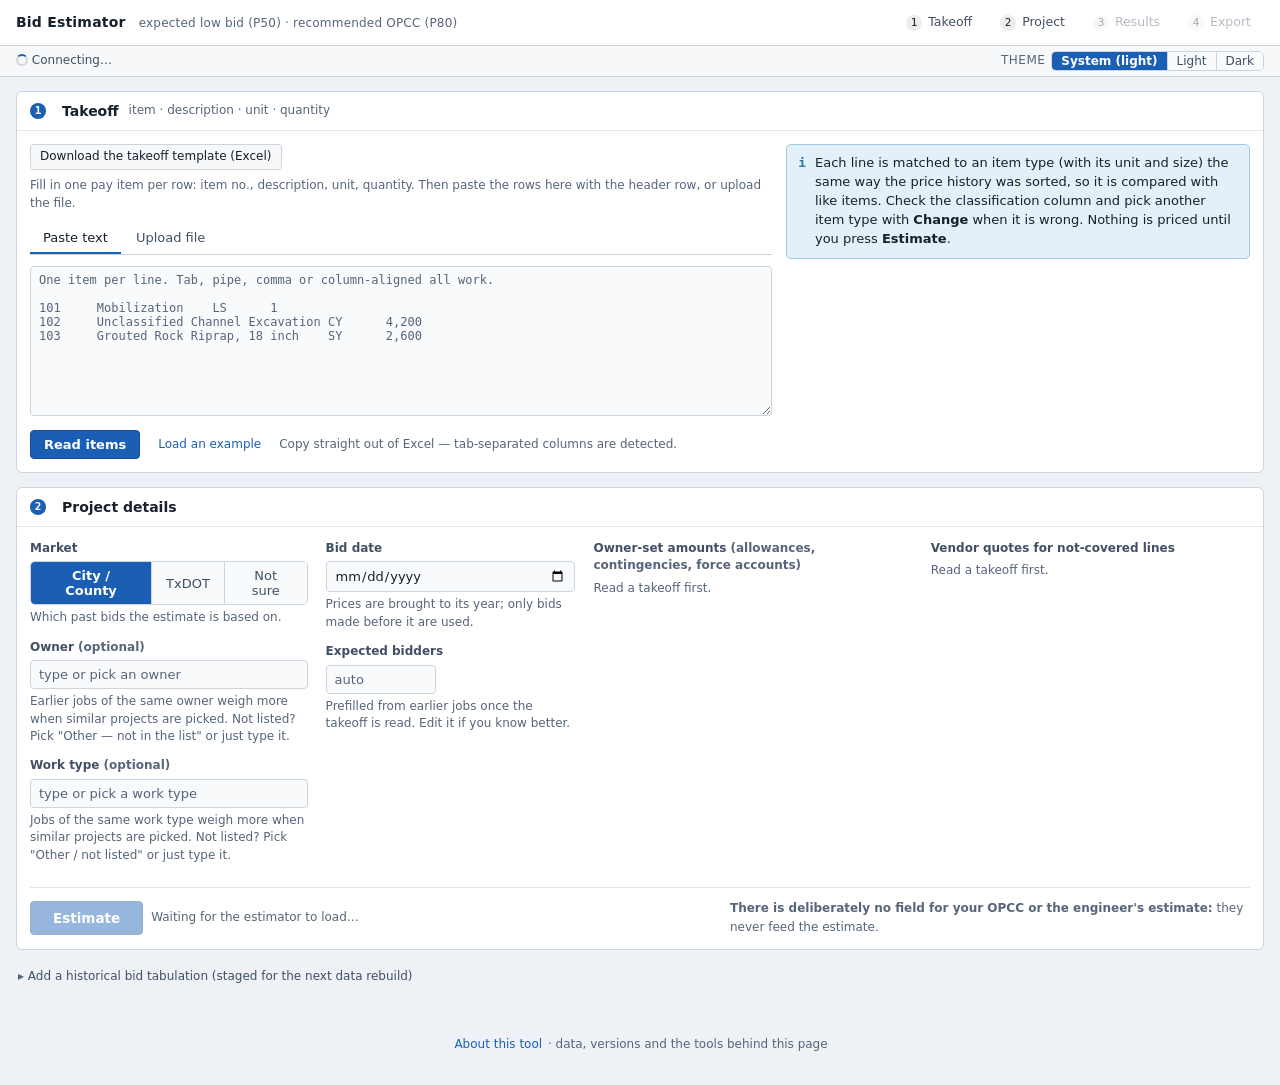
==== ui/static/index.html @ 73891bb4 "Worksheet Reference column; interim-review box at the bottom right - A "Reference" column says where" ====
<!doctype html>
<html lang="en">
<head>
<meta charset="utf-8">
<meta name="viewport" content="width=device-width, initial-scale=1">
<title>Bid Estimator</title>
<script>
/* Theme before first paint (no flash): a stored Light / Dark choice, else
   the system's preference. Storage may be blocked; the page still works. */
(function () {
  var mode = 'system';
  try {
    var m = window.localStorage.getItem('bid-estimator-theme');
    if (m === 'light' || m === 'dark') mode = m;
  } catch (e) { /* storage blocked: follow the system */ }
  var dark = mode === 'dark' || (mode === 'system' && !!window.matchMedia
    && window.matchMedia('(prefers-color-scheme: dark)').matches);
  document.documentElement.setAttribute('data-theme', dark ? 'dark' : 'light');
  document.documentElement.setAttribute('data-theme-mode', mode);
})();
</script>
<link rel="stylesheet" href="style.css">
</head>
<body>
<div id="app">

<header class="topbar">
  <div class="brand">Bid Estimator <span>expected low bid (P50) &middot; recommended OPCC (P80)</span></div>
  <nav class="jump" id="jump">
    <a href="#sec-input"><span class="num">1</span>Takeoff</a>
    <a href="#sec-project"><span class="num">2</span>Project</a>
    <a href="#sec-results" class="off" id="jump-results"><span class="num">3</span>Results</a>
    <a href="#sec-export" class="off" id="jump-export"><span class="num">4</span>Export</a>
  </nav>
</header>

<!-- ====================================================== STATUS BAR -->
<div class="statusbar" id="statusbar">
  <div id="status-items"></div>
  <div class="theme" id="theme-toggle" role="group" aria-label="Theme">
    <span class="slab">Theme</span>
    <div class="seg">
      <button type="button" data-mode="system" aria-pressed="false">System</button>
      <button type="button" data-mode="light" aria-pressed="false">Light</button>
      <button type="button" data-mode="dark" aria-pressed="false">Dark</button>
    </div>
  </div>
</div>

<main>

<!-- ====================================================== PUBLIC DEMO -->
<div class="notice caution public-only public-banner" id="public-banner" role="note">
  <span class="ic">!</span>
  <div class="body-txt">
    <b>Public demo.</b> Files you upload are processed on this server and not
    stored. Do not upload confidential documents.
    Corrections and saved worksheets stay in this browser. Method, accuracy
    and source code:
    <a id="public-repo" href="https://github.com/grintCactus/texas-public-works-opcc-estimator"
       target="_blank" rel="noopener noreferrer">GitHub</a>.
  </div>
</div>

<!-- ============================================================ INPUT -->
<section class="panel" id="sec-input">
  <h2><span class="secnum">1</span>Takeoff
    <span class="hint">item &middot; description &middot; unit &middot; quantity</span></h2>
  <div class="body">
    <div class="grid-input">
      <div>
        <!-- start here: a blank Excel takeoff to fill in and paste back
             (user, 2026-11-21) -->
        <div class="tplbar" id="template-bar">
          <a class="btn sm" id="btn-template" href="/api/takeoff/template.xlsx"
             download="takeoff_template.xlsx">Download the takeoff template (Excel)</a>
          <span class="muted-note">Fill in one pay item per row: item no., description,
            unit, quantity. Then paste the rows here with the header row, or upload the file.</span>
        </div>
        <div class="tabs" id="input-tabs">
          <button data-pane="paste" aria-selected="true">Paste text</button>
          <button data-pane="file">Upload file</button>
        </div>
        <div class="tabpane active" id="pane-paste">
          <textarea id="paste-text" spellcheck="false"
            placeholder="One item per line. Tab, pipe, comma or column-aligned all work.&#10;&#10;101&#9;Mobilization&#9;LS&#9;1&#10;102&#9;Unclassified Channel Excavation&#9;CY&#9;4,200&#10;103&#9;Grouted Rock Riprap, 18 inch&#9;SY&#9;2,600"></textarea>
          <div class="row-actions" style="margin-top:8px">
            <button class="btn primary" id="btn-parse-text">Read items</button>
            <button class="btn ghost sm" id="btn-sample">Load an example</button>
            <span class="muted-note">Copy straight out of Excel &mdash; tab-separated columns are detected.</span>
          </div>
        </div>
        <div class="tabpane" id="pane-file">
          <div class="dropzone" id="dropzone">
            <div class="big">Drop a takeoff here, or click to choose</div>
            <div class="small">Excel (.xlsx) &middot; CSV &middot; PDF (text layer or scanned, read offline) &middot; Word (.docx)</div>
          </div>
          <div class="claudebox local-only" id="claude-box">
            <button class="btn sm" id="btn-claude" type="button">Read a PDF with Claude&hellip;</button>
            <span class="muted-note" id="claude-note"></span>
            <input type="file" id="claude-input" hidden accept=".pdf,application/pdf">
          </div>
          <input type="file" id="file-input" hidden
                 accept=".xlsx,.xlsm,.csv,.txt,.tsv,.pdf,.docx,.png,.jpg,.jpeg,.tif,.tiff,.bmp,.webp">
          <div id="file-status" style="margin-top:9px"></div>
          <div class="muted-note public-only">Files you upload are processed on this
            server and not stored. Do not upload confidential documents.</div>
          <div class="muted-note">Column order does not matter. An amount column is read
            only for owner-set allowances; every other price is estimated, never read off the file.</div>
        </div>
      </div>
      <div class="notice info slim">
        <span class="ic">i</span>
        <div class="body-txt">
          Each line is matched to an item type (with its unit and size) the same way the price
          history was sorted, so it is compared with like items. Check the classification column and
          pick another item type with <b>Change</b> when it is wrong. Nothing is priced until you press
          <b>Estimate</b>.
        </div>
      </div>
    </div>

    <div id="parse-notes"></div>
  </div>

  <div class="gridhead" id="grid-head" hidden>
    <span class="hint" id="review-count"></span>
    <!-- what each tag on a line means, in words (no tooltip needed on a phone) -->
    <ul class="legend" id="grid-legend" aria-label="What the tags on the lines mean">
      <li><span class="badge unc">not covered</span> almost no earlier bids for this kind of item &mdash; get a vendor quote</li>
      <li><span class="badge lowc">low confidence</span> a lump sum bidders price very differently &mdash; read the range</li>
      <li><span class="badge allow">owner-set</span> owner&rsquo;s money (allowance, contingency) &mdash; enter its amount</li>
      <li><span class="badge uncl">unclassified</span> no item type found &mdash; pick one with Change</li>
      <li><span class="badge check">check</span> the reader is unsure about this line; the reasons are shown on the line</li>
      <li><span class="badge remembered">remembered</span> your earlier choice for this wording</li>
      <li id="legend-claude" hidden><span class="badge claude">read by Claude</span> read from a PDF by Claude &mdash; check it against the document</li>
    </ul>
  </div>
  <div class="tablewrap" id="grid-wrap" hidden>
    <table class="grid" id="review-table">
      <thead>
        <tr>
          <th style="width:28px" title="Include in the estimate">&#10003;</th>
          <th style="width:58px">Item</th>
          <th>Description</th>
          <th style="width:70px">Unit</th>
          <th style="width:100px" class="num">Quantity</th>
          <th style="width:330px">Classification <span class="thnote">item type &middot; size</span></th>
          <th style="width:130px" class="num" title="Owner-set money (allowance, contingency, force account): the owner's amount, taken at face value and not discounted">Owner-set $</th>
          <th style="width:96px"></th>
        </tr>
      </thead>
      <tbody id="review-body"></tbody>
    </table>
  </div>
  <div class="addrow-bar" id="addrow-bar" hidden>
    <button class="btn addrow" id="btn-add-row" type="button">+ Add row</button>
    <button class="btn ghost sm" id="btn-renumber" type="button"
            title="Number the items 1, 2, 3 &hellip; (or on from the first item&rsquo;s number) in the order shown">Renumber items</button>
  </div>
  <div id="sr-live" class="sr-only" aria-live="polite"></div>
  <details class="fold pad" id="skipped-fold" hidden><summary>Rows not treated as pay items</summary></details>
</section>

<!-- ========================================================== PROJECT -->
<section class="panel" id="sec-project">
  <h2><span class="secnum">2</span>Project details</h2>
  <div class="body">
    <div class="grid-project">
      <div>
        <label class="field">
          <span class="lab">Market</span>
          <div class="seg" id="in-market">
            <button data-v="municipal" aria-pressed="true">City / County</button>
            <button data-v="txdot" aria-pressed="false">TxDOT</button>
            <button data-v="not_sure" aria-pressed="false" title="Priced as City / County, the default market">Not sure</button>
          </div>
          <span class="sub">Which past bids the estimate is based on.</span>
        </label>
        <label class="field">
          <span class="lab">Owner <span class="dim">(optional)</span></span>
          <input type="text" id="in-owner" list="owner-list" autocomplete="off"
                 placeholder="type or pick an owner">
          <datalist id="owner-list"></datalist>
          <span class="sub" id="owner-note">Earlier jobs of the same owner weigh more when similar
            projects are picked. Not listed? Pick "Other &mdash; not in the list" or just type it.</span>
        </label>
        <label class="field">
          <span class="lab">Work type <span class="dim">(optional)</span></span>
          <input type="text" id="in-worktype" list="worktype-list" autocomplete="off"
                 placeholder="type or pick a work type">
          <datalist id="worktype-list"></datalist>
          <span class="sub" id="worktype-note">Jobs of the same work type weigh more when similar
            projects are picked. Not listed? Pick "Other / not listed" or just type it.</span>
        </label>
      </div>
      <div>
        <label class="field">
          <span class="lab">Bid date</span>
          <input type="date" id="in-biddate">
          <span class="sub">Prices are brought to its year; only bids made before it are
            used.</span>
        </label>
        <label class="field">
          <span class="lab">Expected bidders</span>
          <div class="inline">
            <input type="number" id="in-bidders" min="1" max="60" step="1" placeholder="auto">
            <button class="btn ghost sm" id="btn-bidders-reset" hidden>use suggestion</button>
          </div>
          <span class="sub" id="bidders-hint">Prefilled from earlier jobs once the
            takeoff is read. Edit it if you know better.</span>
        </label>
        <div id="discount-preview"></div>
      </div>
      <div>
        <div class="lab-like">Owner-set amounts <span class="dim">(allowances, contingencies, force accounts)</span></div>
        <div id="ownerset-box" class="quotes">
          <div class="muted-note">Read a takeoff first.</div>
        </div>
      </div>
      <div>
        <div class="lab-like">Vendor quotes for not-covered lines</div>
        <div id="quotes-box" class="quotes">
          <div class="muted-note">Read a takeoff first.</div>
        </div>
      </div>
    </div>
    <div class="hr"></div>
    <div class="row-actions">
      <button class="btn primary big" id="btn-estimate" disabled>Estimate</button>
      <span class="muted-note" id="estimate-hint"></span>
      <span class="spacer"></span>
      <span class="muted-note opcc-note"><b>There is deliberately no field for your
        OPCC or the engineer's estimate:</b> they never feed the estimate.</span>
    </div>
  </div>
</section>

<!-- ========================================================== RESULTS -->
<section id="sec-results" hidden>
  <div class="stale" id="stale-banner" hidden>
    Inputs changed since this estimate. <button class="btn sm primary" id="btn-reestimate">Re-estimate</button>
  </div>
  <div class="panel">
    <h2><span class="secnum">3</span>Estimate <span class="hint" id="result-sub"></span></h2>
    <div class="body">
      <div id="r-headline"></div>
      <nav class="resjump" id="r-jump" aria-label="Jump to a part of the results">
        <span class="lab">Jump to:</span>
        <a href="#result-table">Lines</a><span class="sep" aria-hidden="true">&middot;</span>
        <a href="#p-similar">Similar projects</a><span class="sep" aria-hidden="true">&middot;</span>
        <a href="#p-worksheet">Worksheet</a>
      </nav>
      <div id="r-context"></div>
      <div id="r-warnings"></div>
    </div>
  </div>
  <div class="panel flush" id="p-worksheet">
    <h2>OPCC worksheet <span class="hint">your unit prices next to the model&rsquo;s and the
      reference projects&rsquo;; your prices are output only &mdash; they never feed back into the estimator</span></h2>
    <div class="body">
      <div id="ws-totals"></div>
      <!-- the export's heading, and how picked prices are rounded -->
      <div class="wsmeta" id="ws-meta">
        <label>Project <input type="text" id="ws-project" class="cellinput"></label>
        <label>Prepared by <input type="text" id="ws-prepared" class="cellinput" placeholder="initials"></label>
        <label>Project no. <input type="text" id="ws-projno" class="cellinput"></label>
        <label title="The model's and the quick picks' prices are rounded to a round number ($5 to $1,000 steps by size). A price you type is never rounded.">Round prices
          <select id="ws-round">
            <option value="up">up to a round number</option>
            <option value="nearest">to the nearest round number</option>
            <option value="off">off (exact)</option>
          </select></label>
      </div>
      <div class="hintline" id="ws-hint" role="note" hidden>
        <span>Click a line to see the past bids behind its price.</span>
        <button type="button" class="btn ghost sm x" id="ws-hint-close" aria-label="Dismiss this hint" title="Dismiss">&#10005;</button>
      </div>
    </div>
    <div class="tablewrap tall">
      <table class="grid" id="result-table">
        <thead>
          <tr>
            <th style="width:58px">Item</th>
            <th>Description</th>
            <th style="width:76px" class="num">Qty</th>
            <th style="width:46px">Unit</th>
            <th style="width:96px" class="num" id="th-model" title="The model&rsquo;s unit price at the level picked above the table (P50 or P80)">Model $/unit<br><span class="dim">P80</span></th>
            <th style="width:150px" class="num" title="Low &ndash; median &ndash; high of this line&rsquo;s reference projects&rsquo; median-bidder unit prices, escalated to the bid year">Reference range</th>
            <th style="width:104px">Accuracy</th>
            <th style="width:104px">Your $/unit</th>
            <th style="width:200px" title="Where your unit price comes from: the model's price by default; pick another reference here">Reference</th>
            <th style="width:108px" class="num">Your amount</th>
            <th style="width:140px">Note</th>
          </tr>
        </thead>
        <tbody id="result-body"></tbody>
        <tfoot id="result-foot"></tfoot>
      </table>
    </div>
  </div>
  <div class="panel" id="p-similar">
    <h2>Similar past projects <span class="hint" id="sim-sub"></span></h2>
    <div class="body" id="r-similar"></div>
  </div>
  <div class="panel" id="p-notcovered">
    <h2>Not covered &mdash; get a vendor quote <span class="hint" id="nc-sub"></span></h2>
    <div class="body" id="r-notcovered"></div>
  </div>
  <div class="panel" id="p-lowconf">
    <h2>Low confidence <span class="hint">mobilization and general-condition lump sums</span></h2>
    <div class="body" id="r-lowconf"></div>
  </div>
  <div class="panel">
    <h2>Competition <span class="hint">bidders and the discount</span></h2>
    <div class="body" id="r-competition"></div>
  </div>
</section>

<!-- =========================================================== EXPORT -->
<section class="panel" id="sec-export" hidden>
  <h2><span class="secnum">4</span>Export</h2>
  <div class="body row-actions">
    <button class="btn" id="btn-export-xlsx">Download the OPCC (Excel)</button>
    <span class="muted-note">Your OPCC in the usual layout (items, Sub-Total, contingency,
      Project Total), then a summary next to the model&rsquo;s P50 / P80, every line, and the
      past projects behind each price: their item as bid, its quantity and prices.</span>
  </div>
</section>

<details class="fold panel-fold local-only" id="bidtab-fold">
  <summary>Add a historical bid tabulation (staged for the next data rebuild)</summary>
  <div class="panel">
    <div class="body">
      <div class="notice info">
        <span class="ic">i</span>
        <div class="body-txt">
          Parsed with the project's own <code class="inline">src/parse_bidtabs.py</code>.
          The file is staged in <code class="inline">ui/.inbox/</code> for the next ETL
          run &mdash; this tool never writes to <code class="inline">data/clean/</code>.
          Company bid tabs are test-only and must not be staged here.
        </div>
      </div>
      <div class="dropzone" id="bidtab-drop">
        <div class="big">Drop a public bid tabulation (.xlsx / .pdf)</div>
        <div class="small">one row per bidder per line item</div>
      </div>
      <input type="file" id="bidtab-input" hidden accept=".xlsx,.xlsm,.pdf">
      <div id="bidtab-result" style="margin-top:11px"></div>
    </div>
  </div>
</details>

</main>
<footer class="foot" id="foot">
  <button type="button" class="linkbtn" id="btn-about">About this tool</button>
  <span class="dim">&middot; data, versions and the tools behind this page</span>
</footer>
</div>

<div class="toast-host" id="toasts"></div>
<div id="modal-host"></div>

<script src="app.js"></script>
</body>
</html>
---- ui/static/style.css ----
/* Bid Estimator -- local tool styling.
   No webfonts, no CDN: everything resolves offline.

   THEMES. Every colour is a custom property, defined twice: light on :root,
   dark on :root[data-theme="dark"]. Nothing below the two blocks names a
   colour (test_ui.Theme checks it). The theme is set on <html> before first
   paint by the inline script in index.html: the stored Light / Dark choice,
   else the system's preference, which System mode follows live. Exports are
   plain files and carry no theme. */

:root {
  color-scheme: light;
  --bg: #eef2f6;
  --panel: #ffffff;
  --panel-2: #f6f8fa;
  --sunken: #f8fafc;
  --topbar: #ffffff;
  --statusbar: #f6f8fa;
  --th: #f1f4f7;
  --row-hover: #1a5fb40a;
  --backdrop: #0f172a73;
  --shadow: 0 6px 20px #0f172a26;
  --chip: #0f172a14;
  --code-bg: #0f172a0f;
  --btn-hover: #e9eef4;
  --btn-hover-line: #b8c3cf;
  --line: #ccd5de;
  --line-soft: #e3e8ee;
  --line-faint: #0f172a0f;
  --ink: #17202b;
  --ink-dim: #405064;
  --ink-faint: #56657a;
  --on-accent: #ffffff;
  --accent: #1a5fb4;
  --accent-strong: #1a5fb4;
  --accent-strong-line: #154e95;
  --accent-hover: #154e95;
  --accent-wash: #1a5fb40f;
  --focus-ring: #1a5fb433;
  --ok: #1f8a4c;
  --ok-ink: #176b3a;
  --ok-bg: #e3f4ea;
  --ok-line: #9ed3b3;
  --warn: #c27c0e;
  --warn-ink: #7f4d00;
  --warn-bg: #fdf0d9;
  --warn-line: #e5bd76;
  --bad: #c4321f;
  --bad-ink: #a3271a;
  --bad-bg: #fde7e4;
  --bad-line: #eba398;
  --info: #2a7ab0;
  --info-ink: #1b5a85;
  --info-bg: #e3f0f9;
  --info-line: #9fc8e4;
  --violet: #6f4fc0;
  --violet-ink: #563ba0;
  --violet-bg: #efe9fb;
  --violet-line: #c4b3ea;
  --missing-bg: #b42318;
  --missing-ink: #ffffff;
  --missing-line: #8f1c13;
  --row-bad: #c4321f14;
  --row-unc: #c4321f08;
  --spinner-track: #0f172a26;
  --mono: "SF Mono", "Menlo", "Cascadia Mono", "Consolas", "DejaVu Sans Mono", monospace;
  --sans: system-ui, -apple-system, "Segoe UI", "Helvetica Neue", Arial, sans-serif;
}

:root[data-theme="dark"] {
  color-scheme: dark;
  --bg: #11161c;
  --panel: #171e26;
  --panel-2: #1d262f;
  --sunken: #0e141a;
  --topbar: #0d1217;
  --statusbar: #0f151b;
  --th: #141b22;
  --row-hover: #ffffff07;
  --backdrop: #000000a8;
  --shadow: 0 6px 20px #00000059;
  --chip: #ffffff1a;
  --code-bg: #ffffff12;
  --btn-hover: #273340;
  --btn-hover-line: #3a4756;
  --line: #2b3745;
  --line-soft: #222c37;
  --line-faint: #ffffff0a;
  --ink: #dfe6ee;
  --ink-dim: #a3b2c3;
  --ink-faint: #8d9cae;
  --on-accent: #ffffff;
  --accent: #6aaef5;
  --accent-strong: #2f6ca8;
  --accent-strong-line: #3d7fc0;
  --accent-hover: #285d97;
  --accent-wash: #4f9cf014;
  --focus-ring: #4f9cf033;
  --ok: #46b97a;
  --ok-ink: #8be0ad;
  --ok-bg: #46b97a1f;
  --ok-line: #46b97a47;
  --warn: #e0a23c;
  --warn-ink: #f0c77a;
  --warn-bg: #e0a23c1f;
  --warn-line: #e0a23c55;
  --bad: #e4604f;
  --bad-ink: #f6b0a6;
  --bad-bg: #e4604f1f;
  --bad-line: #e4604f55;
  --info: #5fa8d3;
  --info-ink: #a7d3ea;
  --info-bg: #5fa8d31a;
  --info-line: #5fa8d344;
  --violet: #9b7fd4;
  --violet-ink: #cdb2ee;
  --violet-bg: #9b7fd41f;
  --violet-line: #9b7fd455;
  --missing-bg: #c2412f;
  --missing-ink: #ffffff;
  --missing-line: #e4604f;
  --row-bad: #e4604f1c;
  --row-unc: #e4604f0a;
  --spinner-track: #ffffff33;
}

* { box-sizing: border-box; }
[hidden] { display: none !important; }

html, body {
  margin: 0; padding: 0; height: 100%;
  background: var(--bg); color: var(--ink);
  font: 13px/1.45 var(--sans);
}
html { scroll-behavior: smooth; scroll-padding-top: 64px; }

button, input, select, textarea { font-family: inherit; font-size: inherit; color: inherit; }

/* ---------------------------------------------------------------- layout */

#app { display: flex; flex-direction: column; min-height: 100%; }

header.topbar {
  display: flex; align-items: center; gap: 18px;
  padding: 0 16px; height: 46px;
  background: var(--topbar); border-bottom: 1px solid var(--line);
  position: sticky; top: 0; z-index: 40;
}
.brand { font-weight: 650; letter-spacing: .2px; font-size: 14px; white-space: nowrap; }
.brand span { color: var(--ink-faint); font-weight: 400; margin-left: 8px; font-size: 12px; }

.jump { display: flex; gap: 2px; margin-left: auto; }
.jump a {
  color: var(--ink-dim); text-decoration: none; padding: 5px 12px; border-radius: 4px;
  font-size: 12.5px; border: 1px solid transparent;
}
.jump a:hover { color: var(--ink); background: var(--row-hover); }
.jump a.off { opacity: .38; pointer-events: none; }
.jump .num, .secnum {
  display: inline-block; width: 16px; height: 16px; line-height: 16px;
  border-radius: 50%; background: var(--chip); text-align: center;
  font-size: 11px; margin-right: 6px; font-family: var(--mono); color: var(--ink);
}
.secnum { background: var(--accent-strong); color: var(--on-accent); }

main { flex: 1; padding: 14px 16px 30px; max-width: 1680px; width: 100%; margin: 0 auto; }

/* ------------------------------------------------------------ status bar */

/* one plain line (how recent the prices are) and the theme toggle; the
   technical details live under "About this tool" in the footer */
.statusbar {
  display: flex; gap: 10px 18px; align-items: center; flex-wrap: wrap;
  padding: 5px 16px; background: var(--statusbar); border-bottom: 1px solid var(--line);
  font-size: 12px; color: var(--ink-dim);
}
.statusbar #status-items { display: flex; gap: 6px 18px; align-items: center; flex-wrap: wrap; flex: 1; min-width: 0; }
.statusbar .sitem { white-space: nowrap; }
.statusbar .slab { color: var(--ink-faint); margin-right: 5px; text-transform: uppercase;
  font-size: 12px; letter-spacing: .5px; }
.statusbar .dot { width: 7px; height: 7px; border-radius: 50%; display: inline-block; margin-right: 6px; }
.statusbar .dot.ok { background: var(--ok); }
.statusbar .dot.warn { background: var(--warn); }
.statusbar .dot.bad { background: var(--bad); }
.statusbar .dot.dim { background: var(--ink-faint); }
.statusbar .local { margin-left: auto; color: var(--ink-faint); }

.theme { display: inline-flex; align-items: center; gap: 6px; }
.theme .slab { margin-right: 0; }
.theme .seg button { padding: 2px 9px; font-size: 12px; }

/* ---------------------------------------------------------------- panels */

.panel {
  background: var(--panel); border: 1px solid var(--line);
  border-radius: 6px; margin-bottom: 14px;
}
.panel > h2 {
  margin: 0; padding: 9px 13px; font-size: 14px; font-weight: 650;
  letter-spacing: 0; color: var(--ink);
  border-bottom: 1px solid var(--line-soft);
  display: flex; align-items: center; gap: 10px; flex-wrap: wrap;
}
.panel > h2 .hint {
  text-transform: none; letter-spacing: 0; font-weight: 400;
  color: var(--ink-faint); font-size: 12px;
}
.panel .body { padding: 13px; overflow-x: auto; }
.panel.flush .body { padding: 0; }
.spacer { margin-left: auto; }

.grid2 { display: grid; grid-template-columns: 1fr 1fr; gap: 14px; }
.grid-input { display: grid; grid-template-columns: minmax(0, 1.6fr) minmax(0, 1fr); gap: 14px; }
.grid-project { display: grid; grid-template-columns: 1fr 0.9fr 1.15fr 1.15fr; gap: 18px; }
@media (max-width: 1150px) {
  .grid2, .grid-input, .grid-project { grid-template-columns: 1fr; }
}

/* ---------------------------------------------------------------- forms */

label.field { display: block; margin-bottom: 12px; }
label.field > .lab, .lab-like {
  display: block; font-size: 12px; color: var(--ink-dim);
  margin-bottom: 4px; font-weight: 550;
}
label.field > .sub, label.field .sub { display: block; font-size: 12px; color: var(--ink-faint); margin-top: 4px; }

input[type=text], input[type=number], input[type=date], select, textarea {
  width: 100%; background: var(--sunken); border: 1px solid var(--line);
  border-radius: 4px; padding: 6px 8px; outline: none; color: var(--ink);
}
input:focus, select:focus, textarea:focus {
  border-color: var(--accent); box-shadow: 0 0 0 2px var(--focus-ring);
}
input.invalid, select.invalid { border-color: var(--bad); }
input::placeholder, textarea::placeholder { color: var(--ink-faint); }
textarea { resize: vertical; min-height: 150px; font-family: var(--mono); font-size: 12px; }
.inline { display: flex; gap: 7px; align-items: center; }
.inline input[type=number] { max-width: 110px; }

.seg { display: inline-flex; border: 1px solid var(--line); border-radius: 5px; overflow: hidden; }
.seg button {
  background: var(--sunken); border: none; padding: 6px 14px; cursor: pointer; color: var(--ink-dim);
}
.seg button + button { border-left: 1px solid var(--line); }
.seg button:hover { color: var(--ink); }
.seg button[aria-pressed="true"] { background: var(--accent-strong); color: var(--on-accent); font-weight: 600; }

.btn {
  background: var(--panel-2); border: 1px solid var(--line); color: var(--ink);
  padding: 6px 13px; border-radius: 4px; cursor: pointer;
}
.btn:hover:not(:disabled) { background: var(--btn-hover); border-color: var(--btn-hover-line); }
.btn:disabled { opacity: .45; cursor: not-allowed; }
.btn.primary { background: var(--accent-strong); border-color: var(--accent-strong-line); color: var(--on-accent); font-weight: 600; }
.btn.primary:hover:not(:disabled) { background: var(--accent-hover); }
.btn.big { padding: 8px 22px; font-size: 13.5px; }
.btn.sm { padding: 3px 9px; font-size: 12px; }
.btn.ghost { background: transparent; border-color: transparent; color: var(--accent); }
.btn.ghost:hover:not(:disabled) { background: var(--row-hover); }
.btn.danger { color: var(--bad); }
.row-actions { display: flex; gap: 8px; align-items: center; flex-wrap: wrap; }
.row-actions.nowrap { flex-wrap: nowrap; gap: 2px; }
.opcc-note { max-width: 520px; }

.dropzone {
  border: 1.5px dashed var(--line); border-radius: 6px; padding: 22px;
  text-align: center; color: var(--ink-dim); cursor: pointer; background: var(--sunken);
}
.dropzone:hover, .dropzone.over { border-color: var(--accent); background: var(--accent-wash); color: var(--ink); }
.dropzone .big { font-size: 13.5px; color: var(--ink); margin-bottom: 5px; }
.dropzone .small { font-size: 12px; }

.quotes { display: flex; flex-direction: column; gap: 6px; }
.qrow { display: grid; grid-template-columns: minmax(0, 1fr) 130px; gap: 8px; align-items: center;
  padding: 6px 8px; border: 1px solid var(--bad-line); background: var(--bad-bg); border-radius: 5px; }
.qrow.owner { border-color: var(--violet-line); background: var(--violet-bg); }
.qrow.owner.missing { border-color: var(--bad); background: var(--bad-bg); }
.qrow .qdesc { font-size: 12px; overflow-wrap: anywhere; }
.qrow .dim { font-size: 12px; }
.qrow input { text-align: right; font-family: var(--mono); }

.disc { font-size: 12px; padding: 6px 9px; border-radius: 4px; border: 1px solid var(--line);
  background: var(--panel-2); color: var(--ink-dim); margin-top: -4px; }
.disc.caution { border-color: var(--warn-line); }
.disc.severe { border-color: var(--bad-line); color: var(--bad-ink); }
.warnnote { color: var(--bad-ink); font-weight: 600; }
.help { display: inline-block; width: 14px; height: 14px; line-height: 14px; text-align: center;
  border-radius: 50%; background: var(--chip); font-size: 11px; cursor: help; color: var(--ink); }

/* ---------------------------------------------------------------- tables */

.tablewrap { overflow: auto; max-height: calc(100vh - 230px); }
.tablewrap.tall { max-height: none; }
.gridhead { display: flex; align-items: center; gap: 10px; padding: 7px 13px;
  border-top: 1px solid var(--line-soft); flex-wrap: wrap; }
.gridhead .hint { color: var(--ink-dim); font-size: 12px; }
.gridhead .legend { display: flex; gap: 4px 16px; flex-wrap: wrap; flex-basis: 100%;
  margin: 2px 0 0; padding: 0; list-style: none; font-size: 12px; color: var(--ink-dim); }
.gridhead .legend li { display: inline-flex; gap: 6px; align-items: baseline; }
table.grid { width: 100%; border-collapse: collapse; font-size: 12.5px; }
table.grid th {
  position: sticky; top: 0; z-index: 2; background: var(--th);
  text-align: left; font-weight: 600; font-size: 12px; letter-spacing: .4px;
  text-transform: uppercase; color: var(--ink-dim);
  padding: 7px 8px; border-bottom: 1px solid var(--line); white-space: nowrap;
}
table.grid th .thnote { text-transform: none; color: var(--ink-faint); font-weight: 400; letter-spacing: 0; }
table.grid th.num, table.grid td.num { text-align: right; }
table.grid td {
  padding: 4px 6px; border-bottom: 1px solid var(--line-soft); vertical-align: middle;
}
table.grid tbody tr:hover > td { background: var(--row-hover); }
table.grid tr.excluded > td { opacity: .45; }
table.grid tr.detail > td { background: var(--sunken); padding: 0; border-bottom: 1px solid var(--line); }
table.grid tr.clickable { cursor: pointer; }
table.grid tr.st-not_covered > td, table.grid tr.st-not_covered_whole > td { background: var(--row-unc); }
table.grid tr.st-unpriced > td { background: var(--row-bad); }
table.grid tr.st-amount-missing > td { background: var(--row-bad); }
table.grid tr.st-amount-missing > td:first-child { box-shadow: inset 3px 0 0 var(--bad); }
table.grid tfoot td { padding: 7px 6px; border-top: 1px solid var(--line); font-weight: 600; }
table.grid td.tight { padding: 3px 2px; }
table.grid td.basis { font-size: 12px; color: var(--ink-dim); }
.cellinput {
  width: 100%; background: transparent; border: 1px solid transparent;
  border-radius: 3px; padding: 4px 6px; color: var(--ink);
}
.cellinput:hover { border-color: var(--line); }
.cellinput:focus { background: var(--sunken); border-color: var(--accent); }
.cellinput.num { text-align: right; font-family: var(--mono); }
.cellinput.flag { border-color: var(--warn-line); background: var(--warn-bg); }
.cellinput.flag::placeholder { font: 10.5px var(--sans); color: var(--warn-ink); }
.cellinput.hintfill { border-color: var(--violet-line); background: var(--violet-bg); }
.money { font-family: var(--mono); white-space: nowrap; }
.money.p50 { font-weight: 650; }
.dim { color: var(--ink-faint); }
.strong { font-weight: 650; }
.nowrap { white-space: nowrap; }

.clscell { font-size: 12px; }
.clscell .fam, td .fam { color: var(--ink); }
.fam.over { color: var(--info-ink); }
.size, .unitn { margin-left: 7px; font-family: var(--mono); font-size: 12px; color: var(--ink-faint); }
.clscell .badges, .tags { display: inline-flex; gap: 4px; flex-wrap: wrap; margin-top: 3px; }
.tags { margin-left: 7px; margin-top: 0; vertical-align: middle; }

.flags { display: flex; flex-direction: column; gap: 2px; }
.flag { font-size: 12px; line-height: 1.3; padding-left: 8px; position: relative; color: var(--ink-dim); }
.flag::before { content: ""; position: absolute; left: 0; top: 5px; width: 4px; height: 4px; border-radius: 50%;
  background: var(--ink-faint); }
.flag.caution::before { background: var(--warn); }
.flag.severe { color: var(--bad-ink); font-weight: 600; }
.flag.severe::before { background: var(--bad); }

/* ---------------------------------------------------------------- badges */

.badge {
  display: inline-block; padding: 1px 6px; border-radius: 3px;
  font-size: 12px; font-weight: 600; letter-spacing: .3px;
  border: 1px solid transparent; white-space: nowrap;
}
.badge.ok      { color: var(--ok-ink); background: var(--ok-bg); border-color: var(--ok-line); }
.badge.thin    { color: var(--warn-ink); background: var(--warn-bg); border-color: var(--warn-line); }
.badge.no      { color: var(--bad-ink); background: var(--bad-bg); border-color: var(--bad-line); }
.badge.info    { color: var(--info-ink); background: var(--info-bg); border-color: var(--info-line); }
.badge.unc     { color: var(--bad-ink); background: var(--bad-bg); border-color: var(--bad);
  font-size: 13px; white-space: normal; }
.badge.lowc    { color: var(--warn-ink); background: var(--warn-bg); border-color: var(--warn-line); border-style: dashed; }
.badge.allow   { color: var(--violet-ink); background: var(--violet-bg); border-color: var(--violet-line); }
.badge.missing { color: var(--missing-ink); background: var(--missing-bg); border-color: var(--missing-line); }
.badge.uncl    { color: var(--ink-dim); background: var(--chip); border-color: var(--line); border-style: dashed; }

/* accuracy badges: colour by how close the item has been; weak groups
   (lump sums, unclassified, allowances) are drawn hollow and dashed */
.acc {
  display: inline-block; padding: 1px 7px; border-radius: 10px;
  font-size: 12px; font-weight: 600; border: 1px solid transparent; cursor: help;
}
.acc.good { color: var(--ok-ink); background: var(--ok-bg); border-color: var(--ok-line); }
.acc.fair { color: var(--warn-ink); background: var(--warn-bg); border-color: var(--warn-line); }
.acc.poor { color: var(--bad-ink); background: var(--bad-bg); border-color: var(--bad-line); }
.acc.none { color: var(--ink-faint); background: transparent; border-color: var(--line); }
.acc.na   { color: var(--ink-faint); background: transparent; border: none; font-weight: 400; font-style: italic; }
.acc.weak { background: transparent; border-style: dashed; font-weight: 500; }

/* ---------------------------------------------------------------- notices */

.notice {
  display: flex; gap: 9px; padding: 9px 11px; border-radius: 5px;
  border: 1px solid var(--line); background: var(--panel-2);
  margin-bottom: 9px; font-size: 14px; align-items: flex-start;
}
.notice.slim { margin-bottom: 0; align-self: start; font-size: 13px; }
.notice .ic { flex: none; font-weight: 700; font-family: var(--mono); }
.notice.severe { border-color: var(--bad-line); background: var(--bad-bg); }
.notice.severe .ic { color: var(--bad); }
.notice.caution { border-color: var(--warn-line); background: var(--warn-bg); }
.notice.caution .ic { color: var(--warn); }
.notice.info { border-color: var(--info-line); background: var(--info-bg); }
.notice.info .ic { color: var(--info); }
.notice.ok { border-color: var(--ok-line); background: var(--ok-bg); }
.notice.ok .ic { color: var(--ok); }
.notice .body-txt { flex: 1; }
/* a warning you tick once read; gray once ticked (user, 2026-11-21) */
.notice.ack .ackchk { display: inline-flex; align-items: center; padding-top: 2px; cursor: pointer; }
.notice.ack .ackchk input { width: 16px; height: 16px; margin: 0; cursor: pointer; }
.notice.ack ul.ackitems { margin: 4px 0 0; padding-left: 18px; font-size: 13.5px; }
.notice.ack ul.ackitems li { margin: 1px 0; overflow-wrap: anywhere; }
.notice.acked { border-color: var(--line); background: var(--panel-2); color: var(--ink-faint); }
.notice.acked .ic { color: var(--ink-faint); }
.notice.acked b { font-weight: 600; }
.notice h4 { margin: 0 0 3px; font-size: 14px; }
ul.tight { margin: 3px 0 0; padding-left: 18px; }

/* ---------------------------------------------------------------- results */

.stale {
  position: sticky; top: 54px; z-index: 30; margin-bottom: 10px;
  background: var(--warn-bg); border: 1px solid var(--warn-line); color: var(--warn-ink);
  border-radius: 5px; padding: 7px 12px; display: flex; gap: 10px; align-items: center;
}

.headline { display: grid; grid-template-columns: 1fr 1fr minmax(220px, .8fr); gap: 14px; }
@media (max-width: 1100px) { .headline { grid-template-columns: 1fr; } }
.bigcard {
  background: var(--panel-2); border: 1px solid var(--line);
  border-radius: 6px; padding: 14px 16px;
}
.bigcard.lead { border-color: var(--accent-strong); background: var(--accent-wash); }
.bigcard.pick { cursor: pointer; }
.bigcard.pick:hover { border-color: var(--accent); }
.bigcard.pick:focus-visible { outline: 2px solid var(--focus-ring); outline-offset: 2px; }
.bigcard .usebasis { margin-top: 9px; font-size: 12px; font-weight: 600; color: var(--ink-faint); }
.bigcard.chosen .usebasis { color: var(--accent); }
.bigcard .cap {
  font-size: 12px; text-transform: uppercase; letter-spacing: .6px;
  color: var(--ink-dim); margin-bottom: 7px; font-weight: 600;
}
.bigcard .big { font-size: 30px; font-family: var(--mono); font-weight: 650; letter-spacing: -.5px; }
.bigcard .expl { font-size: 13px; color: var(--ink-dim); margin-top: 4px; }
.bigcard .band { margin-top: 9px; font-size: 13px; display: flex; gap: 8px; flex-wrap: wrap; }
.bigcard .band .bl { color: var(--ink-faint); }
.bigcard .band .bv { font-family: var(--mono); }
.bigcard .covnote { margin-top: 8px; font-size: 14px; font-weight: 600; color: var(--bad-ink); }
.calib { font-size: 12px; color: var(--ink-dim); align-self: center; line-height: 1.55; }
/* what P50 and P80 mean -- folded until clicked; plain words, this job's
   numbers, then a picture of the idea and a fuller explanation */
.meaning { margin: 12px 0 4px; padding: 10px 13px; border: 1px solid var(--line);
  border-radius: 8px; background: var(--panel-2); font-size: 13.5px; line-height: 1.55; }
.meaning .mtitle { font-weight: 650; font-size: 14px; cursor: pointer; }
.meaning[open] .mtitle { margin-bottom: 6px; }
.meaning .mcharts { display: flex; flex-wrap: wrap; gap: 10px 22px; margin: 10px 0 2px; }
.meaning .mcharts svg.pp { width: 340px; max-width: 100%; height: auto; }
.meaning .mnote { font-size: 12px; color: var(--ink-faint); margin-bottom: 6px; }
.meaning .mmore p { margin: 6px 0; max-width: 820px; }
svg.pp text { font-size: 12px; fill: var(--ink-dim); font-family: var(--sans); }
svg.pp text.pp-big { font-size: 14px; font-weight: 650; fill: var(--ink); }
svg.pp text.pp-t50 { fill: var(--accent-strong); font-weight: 650; }
svg.pp text.pp-t80 { fill: var(--warn-ink); font-weight: 650; }
svg.pp .pp-curve { fill: none; stroke: var(--ink); stroke-width: 1.8; }
svg.pp .pp-axis { stroke: var(--line); stroke-width: 1; }
svg.pp .pp-r50 { fill: var(--accent-strong); fill-opacity: 0.22; }
svg.pp .pp-r30 { fill: var(--accent-strong); fill-opacity: 0.09; }
svg.pp .pp-r20 { fill: var(--bad); fill-opacity: 0.16; }
svg.pp .pp-l50 { stroke: var(--accent-strong); stroke-width: 2; }
svg.pp .pp-l80 { stroke: var(--warn); stroke-width: 2; }
svg.pp .pp-g50 { fill: none; stroke: var(--accent-strong); stroke-width: 1.4; stroke-dasharray: 4 3; }
svg.pp .pp-g80 { fill: none; stroke: var(--warn); stroke-width: 1.4; stroke-dasharray: 4 3; }
.meaning ul { margin: 0; padding-left: 18px; }
.meaning li { margin: 3px 0; overflow-wrap: anywhere; }
.meaning b { font-weight: 650; }
.calib > div + div { margin-top: 5px; }
.context {
  margin: 12px 0 10px; padding: 8px 11px; border-left: 3px solid var(--info);
  background: var(--info-bg); font-size: 12.5px; color: var(--ink);
}
.warnfold { margin-top: 4px; }
.warnlist { margin: 4px 0 0; padding-left: 18px; font-size: 12px; color: var(--ink-dim); }
.warnlist li { margin-bottom: 3px; }

.complete { margin-top: 10px; display: flex; flex-direction: column; gap: 4px; }
.complete > div { display: flex; gap: 12px; align-items: baseline; flex-wrap: wrap; }
.complete .cl { color: var(--ink-dim); min-width: 300px; }
.complete .cv { font-family: var(--mono); font-size: 16px; font-weight: 650; }

/* ------------------------------------------------- similar past projects */

.simgrid { display: grid; grid-template-columns: repeat(4, minmax(0, 1fr)); gap: 12px; }
@media (max-width: 1400px) { .simgrid { grid-template-columns: repeat(2, minmax(0, 1fr)); } }
@media (max-width: 760px) { .simgrid { grid-template-columns: 1fr; } }
.simcard {
  background: var(--panel-2); border: 1px solid var(--line); border-radius: 6px;
  padding: 11px 12px; display: flex; flex-direction: column; gap: 5px; min-width: 0;
}
.simcard.sel { border-color: var(--accent); box-shadow: 0 0 0 1px var(--accent); }
.simhead { display: flex; flex-direction: column; gap: 5px; cursor: pointer; border-radius: 4px;
  margin: -4px -5px 0; padding: 4px 5px; }
.simhead:hover { background: var(--accent-wash); }
.simhead:hover .simname { color: var(--accent); }
.simhead:focus { outline: none; }
.simhead:focus-visible { box-shadow: 0 0 0 2px var(--accent); }
.simtop { display: flex; gap: 8px; align-items: center; font-size: 12px; }
.simtop .rank {
  width: 18px; height: 18px; line-height: 18px; border-radius: 50%; text-align: center;
  background: var(--accent-strong); color: var(--on-accent); font-size: 11px; font-family: var(--mono); flex: none;
}
.simtop .own { font-weight: 650; }
.simtop .dim { margin-left: auto; font-family: var(--mono); }
.simname { font-size: 13px; font-weight: 600; overflow-wrap: anywhere; }
.simtitle { font-size: 12px; color: var(--ink-faint); overflow-wrap: anywhere; }
.simsub { font-size: 12px; color: var(--ink-dim); }
dl.simkv { margin-top: 3px; grid-template-columns: 88px 1fr; font-size: 12px; }
dl.simkv dd { font-family: var(--sans); }
dl.simkv dd.strong { font-family: var(--mono); font-size: 12.5px; }
.simsrc { font-size: 12px; color: var(--ink-dim); overflow-wrap: anywhere; margin-top: 2px; }
.simsrc .url { font-family: var(--mono); color: var(--ink-faint); }
.simfoot { display: flex; justify-content: space-between; align-items: center; margin-top: auto;
  padding-top: 6px; font-size: 12px; }
.simdetail { margin-top: 12px; }
.simdetail:empty { display: none; }
.simdetail h5 { margin: 0 0 5px; font-size: 12px; color: var(--ink); }

/* ------------------------------------------------- line detail: references */

.detailbox { padding: 11px 13px; }
.detailbox h5 {
  margin: 0 0 7px; font-size: 13px;
  color: var(--ink);
}
.detailcols { display: grid; grid-template-columns: minmax(0,1fr) minmax(0,1fr); gap: 16px; }
@media (max-width: 1250px) { .detailcols { grid-template-columns: 1fr; } }
.deriv { font-size: 12.5px; color: var(--ink); line-height: 1.55; margin-bottom: 6px; }
.repro { margin-bottom: 6px; }
.repro.ok { color: var(--ok-ink); }
.repro.bad { color: var(--bad-ink); }
table.reftable th.sortable { cursor: pointer; color: var(--accent); }
table.reftable th.sorted { color: var(--ink); }
table.reftable tr.bidsrow > td { background: var(--panel-2); }
.bidsbox { padding: 4px 2px 6px 14px; }
.bidsbox table.mini { max-width: 520px; }

table.mini { width: 100%; border-collapse: collapse; font-size: 12px; }
table.mini th {
  text-align: left; color: var(--ink-faint); font-weight: 600; padding: 3px 6px;
  border-bottom: 1px solid var(--line-soft); white-space: nowrap;
  text-transform: uppercase; font-size: 12px; letter-spacing: .3px;
}
table.mini td { padding: 4px 6px; border-bottom: 1px solid var(--line-faint); vertical-align: top; }
table.mini td.num, table.mini th.num { text-align: right; font-family: var(--mono); }
table.mini tr.low td { background: var(--ok-bg); }

dl.kv { margin: 0; display: grid; grid-template-columns: auto 1fr; gap: 3px 12px; font-size: 12px; }
dl.kv dt { color: var(--ink-faint); white-space: nowrap; }
dl.kv dd { margin: 0; font-family: var(--mono); overflow-wrap: anywhere; }

/* ---------------------------------------------------------------- modal */

.modal-back {
  position: fixed; inset: 0; background: var(--backdrop); z-index: 100;
  display: flex; align-items: flex-start; justify-content: center; padding: 56px 16px;
}
.modal {
  background: var(--panel); border: 1px solid var(--line); border-radius: 7px;
  box-shadow: var(--shadow); width: 100%; max-width: 900px; max-height: 82vh;
  display: flex; flex-direction: column;
}
.modal header {
  padding: 11px 14px; border-bottom: 1px solid var(--line);
  display: flex; align-items: center; gap: 12px;
}
.modal header h3 { margin: 0; font-size: 13.5px; }
.modal header .close { margin-left: auto; }
.modal .mbody { padding: 13px 14px; overflow: auto; }

.pick {
  display: flex; gap: 9px; align-items: center; padding: 7px 9px;
  border: 1px solid var(--line-soft); border-radius: 5px; margin-bottom: 6px;
  background: var(--sunken);
}
.pick:hover { border-color: var(--accent); }
.pick.sel { border-color: var(--ok); background: var(--ok-bg); }
.pick .lab { flex: 1; min-width: 0; }
.pick .lab .t { display: block; overflow-wrap: anywhere; }
.pick .lab .s { font-size: 12px; color: var(--ink-faint); }

/* ---------------------------------------------------------------- misc */

.spinner {
  display: inline-block; width: 12px; height: 12px; border: 2px solid var(--spinner-track);
  border-top-color: var(--accent); border-radius: 50%;
  animation: spin .7s linear infinite; vertical-align: -2px;
}
@keyframes spin { to { transform: rotate(360deg); } }

.toast-host { position: fixed; right: 16px; bottom: 16px; z-index: 200; display: flex; flex-direction: column; gap: 7px; }
.toast {
  background: var(--panel); color: var(--ink); border: 1px solid var(--line); border-left-width: 3px;
  border-radius: 5px; padding: 9px 13px; box-shadow: var(--shadow); max-width: 420px;
}
.toast.err { border-left-color: var(--bad); }
.toast.ok { border-left-color: var(--ok); }
.toast.info { border-left-color: var(--info); }
.toast.warn { border-left-color: var(--warn); }

details.fold > summary {
  cursor: pointer; color: var(--ink-dim); font-size: 12px; padding: 3px 0;
  list-style: none;
}
details.fold > summary::-webkit-details-marker { display: none; }
details.fold > summary::before { content: "\25B8  "; color: var(--ink-faint); }
details.fold[open] > summary::before { content: "\25BE  "; }
details.fold > summary:hover { color: var(--ink); }
details.fold.pad { padding: 0 13px 8px; }
/* "N lines could not be read" (QA 2026-11-20): garbage is shown as written,
   cut to 120 characters, and can never widen the page: it wraps anywhere and
   right-to-left text or a bidi override stays inside its own line */
details.unread { margin: 8px 0; max-width: 100%; }
details.unread > summary { color: var(--ink); font-weight: 600; }
.unread-list { margin: 6px 0 0; padding-left: 18px; max-width: 100%; }
.unread-list li { margin: 4px 0; overflow-wrap: anywhere; word-break: break-word; }
.unread-list .rawtext { font-family: var(--mono); font-size: 12px; margin-right: 8px; }
.unread-list .why { color: var(--ink-faint); font-size: 12px; margin-right: 8px; }
.rawtext { unicode-bidi: isolate; overflow-wrap: anywhere; }
details.panel-fold > summary { padding: 4px 2px 10px; }

.foot { padding: 6px 16px 28px; text-align: center; font-size: 12px; color: var(--ink-faint); }
.linkbtn { background: none; border: none; padding: 4px 2px; color: var(--accent); cursor: pointer;
  font: inherit; }
.linkbtn:hover { text-decoration: underline; }
dl.kv.about { font-size: 12px; gap: 6px 14px; }
dl.kv.about dd { font-family: var(--mono); font-size: 12px; }
details.howcalc { margin-top: 6px; }
details.howcalc > summary { font-size: 12px; }
details.howcalc .howbody { margin-top: 4px; font-size: 12px; color: var(--ink-dim); line-height: 1.55; }

code.inline { font-family: var(--mono); background: var(--code-bg); padding: 1px 4px; border-radius: 3px; font-size: 12px; }
.hr { height: 1px; background: var(--line-soft); margin: 11px 0; }
.muted-note { font-size: 12px; color: var(--ink-faint); line-height: 1.55; }
.tabs { display: flex; gap: 2px; border-bottom: 1px solid var(--line); margin-bottom: 11px; }
.tabs button {
  background: transparent; border: none; border-bottom: 2px solid transparent;
  color: var(--ink-dim); padding: 7px 13px; cursor: pointer;
}
.tabs button[aria-selected="true"] { color: var(--ink); border-bottom-color: var(--accent); }
.tabs button:hover { color: var(--ink); }
.tabpane { display: none; } .tabpane.active { display: block; }

/* ------------------------------------------------- messy-takeoff intake */

.badge.check      { color: var(--warn-ink); background: var(--warn-bg); border-color: var(--warn); }
.badge.remembered { color: var(--info-ink); background: var(--info-bg); border-color: var(--info-line); }
.badge.claude     { color: var(--violet-ink); background: var(--violet-bg); border-color: var(--violet-line); }
/* the unit hint and a printed cap (batch 3): reference only, in words */
.badge.unith      { color: var(--info-ink); background: var(--info-bg); border-color: var(--info-line); border-style: dashed; }
.unithint { margin-top: 4px; font-size: 12px; color: var(--ink-dim); line-height: 1.45; overflow-wrap: anywhere; }
.unithint .badge { margin-right: 4px; }
tr.checkrow > td:first-child { box-shadow: inset 3px 0 0 var(--warn); }
.suggest { display: flex; flex-wrap: wrap; gap: 4px; align-items: center; margin-top: 4px; font-size: 12px; }
.chip {
  display: inline-flex; flex-direction: column; align-items: flex-start; gap: 0;
  max-width: 100%; padding: 2px 7px; border: 1px solid var(--line); border-radius: 5px;
  background: var(--panel-2); color: var(--ink); cursor: pointer; text-align: left; font: inherit;
}
.chip:hover, .chip:focus-visible { border-color: var(--accent); }
.chip .t { font-size: 12px; overflow-wrap: anywhere; }
.chip .s { font-size: 12px; color: var(--ink-faint); }
/* a suggestion: its whole text, wrapped (no ellipsis to open on a phone) */
.chip.one { display: block; max-width: 100%; white-space: normal; overflow-wrap: anywhere;
  padding: 2px 7px; }
.chip.one .t, .chip.one .s { display: inline; }
/* a value the reader assumed (a lump sum's LS / 1): dotted until checked */
.cellinput.assumed { border: 1px dashed var(--info); background: var(--info-bg); }
/* the takeoff grid: every cell starts on the row's first line, however tall
   its classification cell grows */
#review-table td { vertical-align: top; }
#review-table td .clscell { padding-top: 3px; }
.claudebox { display: flex; flex-wrap: wrap; gap: 8px; align-items: center; margin-top: 9px; }
#btn-claude.off { color: var(--ink-faint); }

/* ------------------------------------- project sources and full bid tabs */

.srclinks { display: flex; flex-wrap: wrap; gap: 3px 10px; font-size: 12px; margin-top: 1px; }
.srclink { color: var(--accent); text-decoration: none; overflow-wrap: anywhere; }
.srclink:hover { text-decoration: underline; }
.srclink.local { color: var(--ink-dim); }
.projlink { color: var(--accent); font-weight: 600; text-decoration: none; overflow-wrap: anywhere; }
.projlink:hover { text-decoration: underline; }
.modal.wide { max-width: min(1500px, 96vw); max-height: 88vh; }
.bidtab .bthead { margin-bottom: 6px; }
.bidtab .btname { font-size: 14px; font-weight: 600; overflow-wrap: anywhere; }
.bttotals { display: flex; flex-wrap: wrap; gap: 5px; margin: 6px 0; }
.bttot {
  display: inline-flex; flex-direction: column; padding: 3px 8px; border-radius: 5px;
  border: 1px solid var(--line); background: var(--panel-2); font-size: 12px;
}
.bttot .n { color: var(--ink-dim); }
.bttot .v { font-family: var(--mono); color: var(--ink); }
.bttot.low { border-color: var(--ok-line); background: var(--ok-bg); }
.bttot.low .v { color: var(--ok-ink); font-weight: 600; }
.bttot.ee { border-style: dashed; }
.bttools { gap: 10px; align-items: center; margin: 4px 0 6px; font-size: 12px; }
label.chk { display: inline-flex; gap: 4px; align-items: center; font-size: 12px; cursor: pointer; }
.btwrap { overflow: auto; max-height: 68vh; border: 1px solid var(--line-soft); border-radius: 5px; }
table.btgrid { width: auto; min-width: 100%; }
table.btgrid thead th { position: sticky; top: 0; background: var(--th); z-index: 1; vertical-align: bottom; }
table.btgrid td.btdesc { min-width: 220px; max-width: 360px; }
table.btgrid td.lowcol, table.btgrid th.lowcol { background: var(--ok-bg); }
table.btgrid .eecol { background: var(--chip); }
table.btgrid tr.hl > td { background: var(--info-bg); }
table.btgrid tr.hl > td.btmk { color: var(--accent); }
table.btgrid tr.tot > td { border-top: 2px solid var(--line); font-weight: 600; }
.btmatch { margin-top: 3px; font-size: 12px; line-height: 1.4; }
.btmatch .mk { display: block; color: var(--info-ink); font-weight: 600; }
.btmatch .nums { display: block; font-family: var(--mono); color: var(--ink-dim); }

/* ------------------------------------------------------- OPCC worksheet */

#p-worksheet > h2, #p-similar > h2 { font-size: 15px; }
/* the worksheet's content keeps off the panel's edges (user, 2026-11-21:
   it sat flush against the left side) */
#p-worksheet > .body { padding: 14px 18px 6px; }
#p-worksheet > .tablewrap { padding: 0 18px 14px; }
.resjump { display: flex; flex-wrap: wrap; align-items: center; gap: 4px 8px; margin: 10px 0 0;
  font-size: 12.5px; }
.resjump .lab { color: var(--ink-dim); }
.resjump a { color: var(--accent); text-decoration: none; padding: 4px 2px; }
.resjump a:hover { text-decoration: underline; }
.resjump .sep { color: var(--ink-faint); }
/* fixed columns: the totals and the comparison keep their place whatever
   the numbers' lengths (a flex row re-wrapped when the contingency changed) */
.wstot { display: grid; grid-template-columns: minmax(260px, 320px) minmax(0, 1fr); gap: 14px 28px; align-items: start; margin-bottom: 8px; }
@media (max-width: 760px) { .wstot { grid-template-columns: minmax(0, 1fr); } }
.wstot .yours { min-width: 0; }
/* P50 | P80: where the worksheet's prices start */
.wstot .basis { display: flex; align-items: center; margin-bottom: 8px; }
.wstot .basis .lab { margin-right: 8px; }
.wstot .basis .seg { font: inherit; font-size: 12.5px; font-weight: 600; padding: 4px 14px; cursor: pointer;
  border: 1px solid var(--line); background: var(--panel); color: var(--ink-dim); }
.wstot .basis .seg + .seg { border-left: none; }
.wstot .basis .seg:first-of-type { border-radius: 6px 0 0 6px; }
.wstot .basis .seg:last-of-type { border-radius: 0 6px 6px 0; }
.wstot .basis .seg:hover { background: var(--btn-hover); }
.wstot .basis .seg.on { background: var(--accent); border-color: var(--accent); color: var(--on-accent); }
.wstot .yours .lab { font-size: 12px; text-transform: uppercase; letter-spacing: .04em; color: var(--ink-dim); }
.wstot .yours .big { font-size: 26px; font-weight: 700; font-family: var(--mono); color: var(--ink); }
.wstot .cmp { display: flex; flex-direction: column; gap: 4px; font-size: 12px; padding-top: 4px; }
.wstot .cmp .lab { color: var(--ink-dim); }
.wstot .cmp .v { font-family: var(--mono); font-weight: 600; }
.wstools { align-items: center; gap: 8px; }
.wstools .spacer { flex: 1; }
/* the reasons may wrap: a one-line badge set the description column's
   minimum width and pushed "Your amount" / "Note" out of view at 1280-1440 px */
.badge.judg { color: var(--warn-ink); background: var(--warn-bg); border-color: var(--warn-line);
  white-space: normal; }
tr.judgrow > td:first-child { box-shadow: inset 3px 0 0 var(--warn); }
.yourcell { display: flex; gap: 4px; align-items: center; }
/* fixed widths: in a narrow column the quick-pick list shrank to a bare arrow
   (WebKit: a sliver) and no longer read as a list */
.yourcell .yourp { width: 92px; flex: none; }
td.refcell select.pick { width: 100%; max-width: 196px; font-size: 12px; }
td.refcell .dim { font-size: 12px; }
.cellinput.note { width: 100%; }
/* a line of the worksheet opens its references on a click anywhere on it
   (fields and controls inside it excepted): a chevron, a pointer, a hover
   highlight and a focus outline say so */
table.grid tr.clickrow { cursor: pointer; }
table.grid tr.clickrow > td { transition: background-color .12s; }
table.grid tbody tr.clickrow:hover > td { background: var(--accent-wash); }
table.grid tr.clickrow:focus { outline: none; }
table.grid tr.clickrow:focus-visible > td { box-shadow: inset 0 2px 0 var(--accent), inset 0 -2px 0 var(--accent); }
table.grid tr.clickrow input, table.grid tr.clickrow select { cursor: auto; }
.chev { display: inline-block; width: 13px; margin-right: 3px; color: var(--accent);
  font-size: 11px; font-family: var(--sans); }
tr.clickrow:hover .ldesc { color: var(--accent); }
.hintline { display: flex; gap: 8px; align-items: center; font-size: 12px; color: var(--ink-dim);
  padding: 6px 10px; margin: 0 0 8px; border: 1px dashed var(--info-line); border-radius: 5px;
  background: var(--info-bg); }
.hintline .x { margin-left: auto; }
.small { font-size: 12px; }

/* -------------------------------------------- add a row, move a row */

.addrow-bar { display: flex; gap: 10px; align-items: center; padding: 8px 13px 12px; }
.btn.addrow { flex: 1; min-height: 38px; font-size: 13px; font-weight: 600; color: var(--accent);
  background: var(--accent-wash); border: 1px dashed var(--accent); }
.btn.addrow:hover:not(:disabled) { background: var(--row-hover); border-color: var(--accent); }
.sr-only { position: absolute; width: 1px; height: 1px; padding: 0; margin: -1px; overflow: hidden;
  clip: rect(0, 0, 0, 0); white-space: nowrap; border: 0; }

/* Press on a row (not on a field) and drag it: the row lifts and follows
   the pointer, the rows it passes slide out of the way, and on release it
   settles into the gap. Transforms only. */
#review-body > tr[data-row], #result-body > tr[data-line] { cursor: grab; -webkit-touch-callout: none; }
#review-body > tr[data-row] :is(input, select, textarea),
#result-body > tr[data-line] :is(input, select, textarea) { cursor: auto; }
#review-body > tr[data-row] :is(button, a, label, .chip),
#result-body > tr[data-line] :is(button, a, label, .chip) { cursor: pointer; }
html.rowdrag, html.rowdrag * { cursor: grabbing !important; -webkit-user-select: none; user-select: none; }
tbody.sorting > tr { transition: transform 180ms ease; will-change: transform; }
tbody.sorting > tr.lifted { transition: none; position: relative; z-index: 5; box-shadow: var(--shadow); }
tbody.sorting > tr.lifted > td { background: var(--panel); }
tbody.settling > tr.lifted { transition: transform 180ms ease; }
tbody.nomotion > tr, tbody.nomotion > tr.lifted { transition: none !important; }
@media (prefers-reduced-motion: reduce) {
  tbody.sorting > tr, tbody.settling > tr.lifted { transition: none; }
}

/* Long tokens (a pasted 500-character word, a long owner name) wrap inside
   their cell instead of stretching the table or the page. */
table.grid td, .clscell, .notice .body-txt, .toast, .modal header h3,
.panel > h2 .hint, .ldesc, .simcard, .deriv, .muted-note { overflow-wrap: anywhere; }
table.mini td { overflow-wrap: break-word; }
/* the reference projects keep readable columns and scroll sideways in a
   narrow screen instead of breaking every word */
.refscroll { overflow-x: auto; }
.refscroll > table.reftable { min-width: 900px; }

/* -------------------------------------------------------- public demo */
/* The server marks the page <html data-public="1"> in public-demo mode
   (ui/public_mode.py): local-only features (Claude reading, the bid-tab
   inbox) are hidden before the first paint and the upload notice shows. */

html:not([data-public="1"]) .public-only { display: none !important; }
html[data-public="1"] .local-only { display: none !important; }
.public-banner { margin-bottom: 12px; }

/* ---------------------------------------------------------- narrow screens */

@media (max-width: 760px) {
  header.topbar { gap: 10px; padding: 0 10px; }
  .brand span { display: none; }
  .jump a { padding: 5px 7px; }
  main { padding: 10px 10px 24px; }
  .statusbar { position: static; padding: 6px 10px; }
  .statusbar .local { display: none; }
  /* one row that scrolls sideways: the items are nowrap, and wrapping them
     made the page itself 520 px wide on a 375 px phone (QA 2026-11-20) */
  .statusbar #status-items { flex: 1 1 100%; flex-wrap: nowrap; overflow-x: auto;
    padding-bottom: 2px; }
  .statusbar .theme { flex: 1 1 100%; }
  .complete .cl { min-width: 0; }
  .tablewrap { max-height: none; }
  /* a line's references stay in view while the wide worksheet scrolls
     sideways under them */
  .detailbox { position: sticky; left: 0; max-width: calc(100vw - 36px); }
}

/* QA 2026-11-20: the not-covered panel reads at table size, not footnote size */
#r-notcovered table.mini { font-size: 13px; }
#r-notcovered table.mini th { font-size: 12.5px; }
#r-notcovered .complete .cl { font-size: 13px; }
/* the Change dialog says what an item type is */
.modal .modal-intro { margin: 0 0 11px; font-size: 13px; color: var(--ink); line-height: 1.5; }
/* a bidder's whole name in a bid table header, wrapped */
table.btgrid th .bname { white-space: normal; overflow-wrap: anywhere; min-width: 90px; max-width: 160px;
  margin-left: auto; }
/* subtotal, then the contingency below it, then the total (headline cards
   and the worksheet's foot) */
.csplit { display: grid; grid-template-columns: max-content max-content; gap: 1px 14px;
  margin: 2px 0 6px; font-size: 12.5px; color: var(--ink-dim); }
.csplit .cv { font-family: var(--mono); text-align: right; color: var(--ink); }
.bigcard .big.sum { border-top: 1px solid var(--line); padding-top: 3px; display: inline-block; }
table.grid tfoot tr.wssub td { border-top: 1px solid var(--line); }
table.grid tfoot tr.controw td, table.grid tfoot tr.wscont td { border-top: 0; font-weight: 400; }
table.grid tfoot tr.wstotal td { border-top: 2px solid var(--ink-faint); font-size: 13.5px; }
/* the worksheet's heading fields (the export's) and the rounding setting */
.wsmeta { display: flex; flex-wrap: wrap; gap: 6px 14px; align-items: center; margin: 10px 0 2px;
  font-size: 12.5px; color: var(--ink-dim); }
.wsmeta label { display: inline-flex; align-items: center; gap: 6px; }
.wsmeta input.cellinput { width: 170px; border-color: var(--line); }
.wsmeta select { font-size: 12.5px; padding: 3px 6px; }
/* the blank takeoff template, at the top of the takeoff step */
.tplbar { display: flex; flex-wrap: wrap; align-items: center; gap: 6px 10px; margin-bottom: 10px; }
a.btn { display: inline-block; text-decoration: none; }
a.btn:hover { text-decoration: none; }
/* contingency: picked from a list (a contingency line, the worksheet's own),
   and the "how often under the low bid" guide */
select.cpct { width: 100%; padding: 3px 6px; font-size: 12.5px; }
.cpctcell { display: flex; flex-direction: column; gap: 3px; min-width: 104px; }
.cpctcell .dim { font-size: 12px; }
.wstot .cont select.cpct { width: auto; min-width: 110px; }
#result-body tr.controw td { vertical-align: middle; }
.cguide { margin-top: 8px; font-size: 12.5px; line-height: 1.5; color: var(--ink-dim); max-width: 760px; }
.cguide .cnow { margin-top: 5px; color: var(--ink); font-weight: 600; }
.cguide .ctab { margin-top: 6px; }
.cguide .ctab td, .cguide .ctab th { padding: 3px 10px 3px 0; }

/* the small box beside a "not covered" badge: past public bids, a rough idea */
.hashint { cursor: help; }
span.hashint:not(.badge) { text-decoration: underline dotted; text-underline-offset: 3px; }
.hashint:focus-visible { outline: 2px solid var(--focus-ring); outline-offset: 2px; }
#hint-pop { position: fixed; z-index: 1000; padding: 10px 12px; background: var(--panel); color: var(--ink);
  border: 1px solid var(--line); border-radius: 8px; box-shadow: var(--shadow); font-size: 12.5px;
  line-height: 1.45; pointer-events: none; }
#hint-pop[hidden] { display: none; }
#hint-pop .hp-title { font-weight: 650; margin-bottom: 4px; }
#hint-pop .hp-num { font-family: var(--mono); margin: 2px 0 0; }
#hint-pop ul.hp-ex { margin: 6px 0 0 16px; padding: 0; color: var(--ink-dim); }
#hint-pop ul.hp-ex li { margin: 2px 0; }
#hint-pop .hp-foot { margin-top: 7px; color: var(--ink-faint); font-size: 12px; }

/* a price just set from the Reference column flashes once */
@keyframes yourflash { 0% { background: var(--accent-wash); box-shadow: 0 0 0 3px var(--focus-ring); } 100% { background: transparent; box-shadow: none; } }
.yourcell .yourp.flash { animation: yourflash 1.6s ease-out 1; }
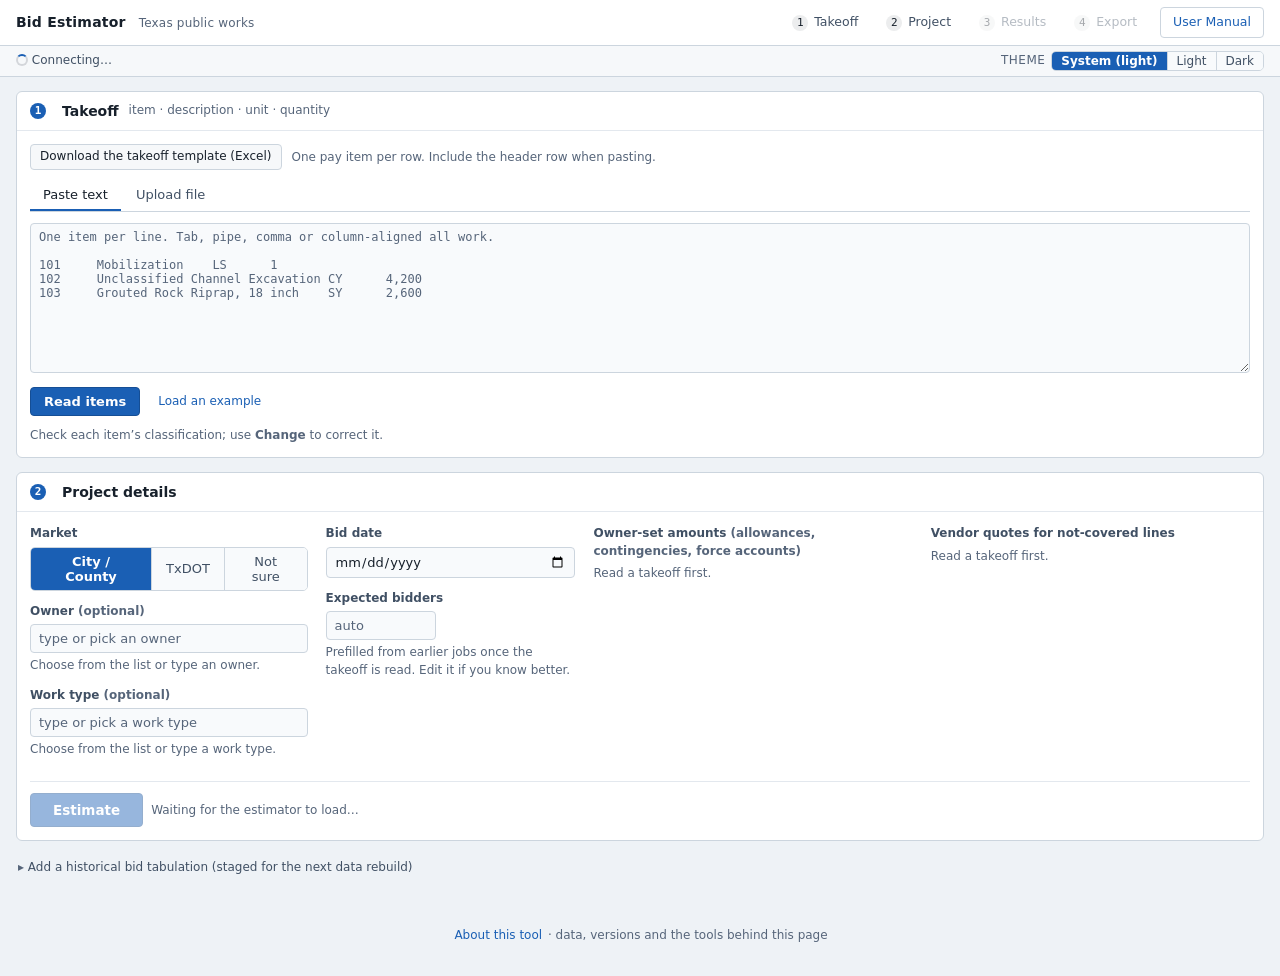
==== commit a9148869: "Add recent bid worksheet prices, P70 estimates and covered-item accuracy scoring" ====
--- a/ui/static/index.html
+++ b/ui/static/index.html
@@ -25,12 +25,13 @@
 <div id="app">
 
 <header class="topbar">
-  <div class="brand">Bid Estimator <span>expected low bid (P50) &middot; recommended OPCC (P80)</span></div>
+  <div class="brand">Bid Estimator <span>Texas public works</span></div>
   <nav class="jump" id="jump">
     <a href="#sec-input"><span class="num">1</span>Takeoff</a>
     <a href="#sec-project"><span class="num">2</span>Project</a>
     <a href="#sec-results" class="off" id="jump-results"><span class="num">3</span>Results</a>
     <a href="#sec-export" class="off" id="jump-export"><span class="num">4</span>Export</a>
+    <a href="/manual.html" id="user-manual" target="_blank" rel="noopener">User Manual</a>
   </nav>
 </header>
 
@@ -74,8 +75,7 @@
         <div class="tplbar" id="template-bar">
           <a class="btn sm" id="btn-template" href="/api/takeoff/template.xlsx"
              download="takeoff_template.xlsx">Download the takeoff template (Excel)</a>
-          <span class="muted-note">Fill in one pay item per row: item no., description,
-            unit, quantity. Then paste the rows here with the header row, or upload the file.</span>
+          <span class="muted-note">One pay item per row. Include the header row when pasting.</span>
         </div>
         <div class="tabs" id="input-tabs">
           <button data-pane="paste" aria-selected="true">Paste text</button>
@@ -87,37 +87,36 @@
           <div class="row-actions" style="margin-top:8px">
             <button class="btn primary" id="btn-parse-text">Read items</button>
             <button class="btn ghost sm" id="btn-sample">Load an example</button>
-            <span class="muted-note">Copy straight out of Excel &mdash; tab-separated columns are detected.</span>
           </div>
         </div>
         <div class="tabpane" id="pane-file">
           <div class="dropzone" id="dropzone">
             <div class="big">Drop a takeoff here, or click to choose</div>
-            <div class="small">Excel (.xlsx) &middot; CSV &middot; PDF (text layer or scanned, read offline) &middot; Word (.docx)</div>
-          </div>
-          <div class="claudebox local-only" id="claude-box">
-            <button class="btn sm" id="btn-claude" type="button">Read a PDF with Claude&hellip;</button>
-            <span class="muted-note" id="claude-note"></span>
-            <input type="file" id="claude-input" hidden accept=".pdf,application/pdf">
+            <div class="small">Excel &middot; CSV &middot; PDF &middot; Word</div>
+          </div>
+          <!-- AI mode: the one place for reading with AI (user, 2026-11-21:
+               it replaces "Read a PDF with Claude"; files still go in through
+               the drop area above). Not built yet: nothing is read or sent. -->
+          <div class="aimode" id="ai-mode">
+            <button class="btn sm" id="btn-ai-mode" type="button" aria-expanded="false"
+                    aria-controls="ai-mode-panel">AI mode</button>
+            <span class="muted-note">Read drawings and documents by AI (coming later).</span>
+          </div>
+          <div class="aimode-panel" id="ai-mode-panel" hidden>
+            <div class="aimode-head">AI mode <span class="soon">coming later</span></div>
+            <p>Reading drawings and specifications by AI is not available yet.</p>
+            <div class="row-actions">
+              <button class="btn primary" id="btn-ai-read" type="button" disabled>Read by AI</button>
+            </div>
           </div>
           <input type="file" id="file-input" hidden
                  accept=".xlsx,.xlsm,.csv,.txt,.tsv,.pdf,.docx,.png,.jpg,.jpeg,.tif,.tiff,.bmp,.webp">
           <div id="file-status" style="margin-top:9px"></div>
           <div class="muted-note public-only">Files you upload are processed on this
             server and not stored. Do not upload confidential documents.</div>
-          <div class="muted-note">Column order does not matter. An amount column is read
-            only for owner-set allowances; every other price is estimated, never read off the file.</div>
-        </div>
-      </div>
-      <div class="notice info slim">
-        <span class="ic">i</span>
-        <div class="body-txt">
-          Each line is matched to an item type (with its unit and size) the same way the price
-          history was sorted, so it is compared with like items. Check the classification column and
-          pick another item type with <b>Change</b> when it is wrong. Nothing is priced until you press
-          <b>Estimate</b>.
-        </div>
-      </div>
+        </div>
+      </div>
+      <div class="muted-note">Check each item&rsquo;s classification; use <b>Change</b> to correct it.</div>
     </div>
 
     <div id="parse-notes"></div>
@@ -125,16 +124,9 @@
 
   <div class="gridhead" id="grid-head" hidden>
     <span class="hint" id="review-count"></span>
-    <!-- what each tag on a line means, in words (no tooltip needed on a phone) -->
-    <ul class="legend" id="grid-legend" aria-label="What the tags on the lines mean">
-      <li><span class="badge unc">not covered</span> almost no earlier bids for this kind of item &mdash; get a vendor quote</li>
-      <li><span class="badge lowc">low confidence</span> a lump sum bidders price very differently &mdash; read the range</li>
-      <li><span class="badge allow">owner-set</span> owner&rsquo;s money (allowance, contingency) &mdash; enter its amount</li>
-      <li><span class="badge uncl">unclassified</span> no item type found &mdash; pick one with Change</li>
-      <li><span class="badge check">check</span> the reader is unsure about this line; the reasons are shown on the line</li>
-      <li><span class="badge remembered">remembered</span> your earlier choice for this wording</li>
-      <li id="legend-claude" hidden><span class="badge claude">read by Claude</span> read from a PDF by Claude &mdash; check it against the document</li>
-    </ul>
+    <div class="legend-heading" id="grid-legend-heading" hidden>What the colors mean</div>
+    <ul class="legend" id="grid-legend" aria-labelledby="grid-legend-heading"></ul>
+    <div class="legend-note">An item without a warning still needs review; it is not a high-confidence rating.</div>
   </div>
   <div class="tablewrap" id="grid-wrap" hidden>
     <table class="grid" id="review-table">
@@ -175,31 +167,26 @@
             <button data-v="txdot" aria-pressed="false">TxDOT</button>
             <button data-v="not_sure" aria-pressed="false" title="Priced as City / County, the default market">Not sure</button>
           </div>
-          <span class="sub">Which past bids the estimate is based on.</span>
         </label>
         <label class="field">
           <span class="lab">Owner <span class="dim">(optional)</span></span>
           <input type="text" id="in-owner" list="owner-list" autocomplete="off"
                  placeholder="type or pick an owner">
           <datalist id="owner-list"></datalist>
-          <span class="sub" id="owner-note">Earlier jobs of the same owner weigh more when similar
-            projects are picked. Not listed? Pick "Other &mdash; not in the list" or just type it.</span>
+          <span class="sub" id="owner-note">Choose from the list or type an owner.</span>
         </label>
         <label class="field">
           <span class="lab">Work type <span class="dim">(optional)</span></span>
           <input type="text" id="in-worktype" list="worktype-list" autocomplete="off"
                  placeholder="type or pick a work type">
           <datalist id="worktype-list"></datalist>
-          <span class="sub" id="worktype-note">Jobs of the same work type weigh more when similar
-            projects are picked. Not listed? Pick "Other / not listed" or just type it.</span>
+          <span class="sub" id="worktype-note">Choose from the list or type a work type.</span>
         </label>
       </div>
       <div>
         <label class="field">
           <span class="lab">Bid date</span>
           <input type="date" id="in-biddate">
-          <span class="sub">Prices are brought to its year; only bids made before it are
-            used.</span>
         </label>
         <label class="field">
           <span class="lab">Expected bidders</span>
@@ -229,9 +216,6 @@
     <div class="row-actions">
       <button class="btn primary big" id="btn-estimate" disabled>Estimate</button>
       <span class="muted-note" id="estimate-hint"></span>
-      <span class="spacer"></span>
-      <span class="muted-note opcc-note"><b>There is deliberately no field for your
-        OPCC or the engineer's estimate:</b> they never feed the estimate.</span>
     </div>
   </div>
 </section>
@@ -251,13 +235,11 @@
         <a href="#p-similar">Similar projects</a><span class="sep" aria-hidden="true">&middot;</span>
         <a href="#p-worksheet">Worksheet</a>
       </nav>
-      <div id="r-context"></div>
       <div id="r-warnings"></div>
     </div>
   </div>
   <div class="panel flush" id="p-worksheet">
-    <h2>OPCC worksheet <span class="hint">your unit prices next to the model&rsquo;s and the
-      reference projects&rsquo;; your prices are output only &mdash; they never feed back into the estimator</span></h2>
+    <h2>OPCC worksheet <span class="hint">review and enter your unit prices</span></h2>
     <div class="body">
       <div id="ws-totals"></div>
       <!-- the export's heading, and how picked prices are rounded -->
@@ -265,11 +247,11 @@
         <label>Project <input type="text" id="ws-project" class="cellinput"></label>
         <label>Prepared by <input type="text" id="ws-prepared" class="cellinput" placeholder="initials"></label>
         <label>Project no. <input type="text" id="ws-projno" class="cellinput"></label>
-        <label title="The model's and the quick picks' prices are rounded to a round number ($5 to $1,000 steps by size). A price you type is never rounded.">Round prices
+        <label title="The model's and the quick picks' prices are rounded to a round number ($5 to $1,000 steps by size). Recent bid defaults use cents. A price you type is never rounded.">Round prices
           <select id="ws-round">
             <option value="up">up to a round number</option>
             <option value="nearest">to the nearest round number</option>
-            <option value="off">off (exact)</option>
+            <option value="off">cents only</option>
           </select></label>
       </div>
       <div class="hintline" id="ws-hint" role="note" hidden>
@@ -282,16 +264,16 @@
         <thead>
           <tr>
             <th style="width:58px">Item</th>
-            <th>Description</th>
-            <th style="width:76px" class="num">Qty</th>
+            <th class="desc">Description</th>
+            <th style="width:70px" class="num">Qty</th>
             <th style="width:46px">Unit</th>
-            <th style="width:96px" class="num" id="th-model" title="The model&rsquo;s unit price at the level picked above the table (P50 or P80)">Model $/unit<br><span class="dim">P80</span></th>
-            <th style="width:150px" class="num" title="Low &ndash; median &ndash; high of this line&rsquo;s reference projects&rsquo; median-bidder unit prices, escalated to the bid year">Reference range</th>
-            <th style="width:104px">Accuracy</th>
+            <th style="width:92px" class="num" id="th-model" title="The median of three matching recent projects, adjusted to the bid year">Bid median $/unit</th>
+            <th style="width:136px" class="num" title="Selected recent projects&rsquo; bidder medians, adjusted to the target bid year; open the line for each source">Reference range</th>
+            <th style="width:96px">Model accuracy</th>
             <th style="width:104px">Your $/unit</th>
-            <th style="width:200px" title="Where your unit price comes from: the model's price by default; pick another reference here">Reference</th>
-            <th style="width:108px" class="num">Your amount</th>
-            <th style="width:140px">Note</th>
+            <th style="width:196px" title="Where your unit price comes from: recent matching bid medians by default; pick another reference here">Reference</th>
+            <th style="width:100px" class="num">Your amount</th>
+            <th style="width:108px">Note</th>
           </tr>
         </thead>
         <tbody id="result-body"></tbody>
@@ -322,9 +304,8 @@
   <h2><span class="secnum">4</span>Export</h2>
   <div class="body row-actions">
     <button class="btn" id="btn-export-xlsx">Download the OPCC (Excel)</button>
-    <span class="muted-note">Your OPCC in the usual layout (items, Sub-Total, contingency,
-      Project Total), then a summary next to the model&rsquo;s P50 / P80, every line, and the
-      past projects behind each price: their item as bid, its quantity and prices.</span>
+    <button class="btn" id="btn-export-pdf">Download the OPCC (PDF)</button>
+    <span class="muted-note">Download your worksheet as Excel or a print-ready PDF.</span>
   </div>
 </section>
 
--- a/ui/static/style.css
+++ b/ui/static/style.css
@@ -156,6 +156,7 @@
 }
 .jump a:hover { color: var(--ink); background: var(--row-hover); }
 .jump a.off { opacity: .38; pointer-events: none; }
+#user-manual { color: var(--accent); border-color: var(--line); margin-left: 8px; white-space: nowrap; }
 .jump .num, .secnum {
   display: inline-block; width: 16px; height: 16px; line-height: 16px;
   border-radius: 50%; background: var(--chip); text-align: center;
@@ -210,7 +211,7 @@
 .spacer { margin-left: auto; }
 
 .grid2 { display: grid; grid-template-columns: 1fr 1fr; gap: 14px; }
-.grid-input { display: grid; grid-template-columns: minmax(0, 1.6fr) minmax(0, 1fr); gap: 14px; }
+.grid-input { display: grid; grid-template-columns: minmax(0, 1fr); gap: 10px; }
 .grid-project { display: grid; grid-template-columns: 1fr 0.9fr 1.15fr 1.15fr; gap: 18px; }
 @media (max-width: 1150px) {
   .grid2, .grid-input, .grid-project { grid-template-columns: 1fr; }
@@ -237,6 +238,8 @@
 textarea { resize: vertical; min-height: 150px; font-family: var(--mono); font-size: 12px; }
 .inline { display: flex; gap: 7px; align-items: center; }
 .inline input[type=number] { max-width: 110px; }
+.classification-type { flex-wrap: wrap; }
+.classification-type select { flex: 1 1 280px; min-width: 0; }
 
 .seg { display: inline-flex; border: 1px solid var(--line); border-radius: 5px; overflow: hidden; }
 .seg button {
@@ -295,9 +298,18 @@
 .gridhead { display: flex; align-items: center; gap: 10px; padding: 7px 13px;
   border-top: 1px solid var(--line-soft); flex-wrap: wrap; }
 .gridhead .hint { color: var(--ink-dim); font-size: 12px; }
-.gridhead .legend { display: flex; gap: 4px 16px; flex-wrap: wrap; flex-basis: 100%;
+.gridhead .legend-heading { flex-basis: 100%; font-size: 13px; font-weight: 650; }
+.gridhead .legend { display: grid; grid-template-columns: repeat(2, minmax(0, 1fr)); gap: 7px 20px; flex-basis: 100%;
   margin: 2px 0 0; padding: 0; list-style: none; font-size: 12px; color: var(--ink-dim); }
-.gridhead .legend li { display: inline-flex; gap: 6px; align-items: baseline; }
+.gridhead .legend li { display: flex; gap: 8px; align-items: baseline; min-width: 0; }
+.gridhead .legend .badge { flex: 0 0 auto; max-width: 160px; white-space: normal; }
+.gridhead .legend-meaning { min-width: 0; }
+.gridhead .legend-note { flex-basis: 100%; font-size: 12px; color: var(--ink-faint); }
+@media (max-width: 760px) {
+  .gridhead .legend { grid-template-columns: minmax(0, 1fr); }
+  .gridhead .legend li { display: block; }
+  .gridhead .legend .badge { margin-right: 6px; }
+}
 table.grid { width: 100%; border-collapse: collapse; font-size: 12.5px; }
 table.grid th {
   position: sticky; top: 0; z-index: 2; background: var(--th);
@@ -331,6 +343,12 @@
 .cellinput.flag { border-color: var(--warn-line); background: var(--warn-bg); }
 .cellinput.flag::placeholder { font: 10.5px var(--sans); color: var(--warn-ink); }
 .cellinput.hintfill { border-color: var(--violet-line); background: var(--violet-bg); }
+/* the takeoff grid's description wraps and grows with its text (user, 2026-11-21) */
+textarea.cellinput.desc { display: block; resize: none; overflow: hidden; min-height: 30px;
+  font: inherit; line-height: 1.35; white-space: pre-wrap; overflow-wrap: break-word; }
+/* the worksheet's description keeps room to be read: whole words, a sane minimum width */
+#result-table th.desc, #result-table td.desccell { min-width: 210px; }
+#result-table td.desccell .ldesc { overflow-wrap: break-word; }
 .money { font-family: var(--mono); white-space: nowrap; }
 .money.p50 { font-weight: 650; }
 .dim { color: var(--ink-faint); }
@@ -420,60 +438,32 @@
   border-radius: 5px; padding: 7px 12px; display: flex; gap: 10px; align-items: center;
 }
 
-.headline { display: grid; grid-template-columns: 1fr 1fr minmax(220px, .8fr); gap: 14px; }
+.headline { display: grid; grid-template-columns: minmax(0, 1fr) minmax(0, 1fr); gap: 14px; }
 @media (max-width: 1100px) { .headline { grid-template-columns: 1fr; } }
 .bigcard {
   background: var(--panel-2); border: 1px solid var(--line);
   border-radius: 6px; padding: 14px 16px;
 }
 .bigcard.lead { border-color: var(--accent-strong); background: var(--accent-wash); }
-.bigcard.pick { cursor: pointer; }
-.bigcard.pick:hover { border-color: var(--accent); }
-.bigcard.pick:focus-visible { outline: 2px solid var(--focus-ring); outline-offset: 2px; }
-.bigcard .usebasis { margin-top: 9px; font-size: 12px; font-weight: 600; color: var(--ink-faint); }
-.bigcard.chosen .usebasis { color: var(--accent); }
 .bigcard .cap {
-  font-size: 12px; text-transform: uppercase; letter-spacing: .6px;
+  font-size: 14px; letter-spacing: 0;
   color: var(--ink-dim); margin-bottom: 7px; font-weight: 600;
 }
 .bigcard .big { font-size: 30px; font-family: var(--mono); font-weight: 650; letter-spacing: -.5px; }
-.bigcard .expl { font-size: 13px; color: var(--ink-dim); margin-top: 4px; }
-.bigcard .band { margin-top: 9px; font-size: 13px; display: flex; gap: 8px; flex-wrap: wrap; }
-.bigcard .band .bl { color: var(--ink-faint); }
-.bigcard .band .bv { font-family: var(--mono); }
-.bigcard .covnote { margin-top: 8px; font-size: 14px; font-weight: 600; color: var(--bad-ink); }
-.calib { font-size: 12px; color: var(--ink-dim); align-self: center; line-height: 1.55; }
-/* what P50 and P80 mean -- folded until clicked; plain words, this job's
-   numbers, then a picture of the idea and a fuller explanation */
-.meaning { margin: 12px 0 4px; padding: 10px 13px; border: 1px solid var(--line);
-  border-radius: 8px; background: var(--panel-2); font-size: 13.5px; line-height: 1.55; }
-.meaning .mtitle { font-weight: 650; font-size: 14px; cursor: pointer; }
-.meaning[open] .mtitle { margin-bottom: 6px; }
-.meaning .mcharts { display: flex; flex-wrap: wrap; gap: 10px 22px; margin: 10px 0 2px; }
-.meaning .mcharts svg.pp { width: 340px; max-width: 100%; height: auto; }
-.meaning .mnote { font-size: 12px; color: var(--ink-faint); margin-bottom: 6px; }
-.meaning .mmore p { margin: 6px 0; max-width: 820px; }
+/* Probability diagrams in the User Manual. */
 svg.pp text { font-size: 12px; fill: var(--ink-dim); font-family: var(--sans); }
 svg.pp text.pp-big { font-size: 14px; font-weight: 650; fill: var(--ink); }
-svg.pp text.pp-t50 { fill: var(--accent-strong); font-weight: 650; }
+svg.pp text.pp-t50 { fill: var(--accent); font-weight: 650; }
 svg.pp text.pp-t80 { fill: var(--warn-ink); font-weight: 650; }
 svg.pp .pp-curve { fill: none; stroke: var(--ink); stroke-width: 1.8; }
 svg.pp .pp-axis { stroke: var(--line); stroke-width: 1; }
 svg.pp .pp-r50 { fill: var(--accent-strong); fill-opacity: 0.22; }
 svg.pp .pp-r30 { fill: var(--accent-strong); fill-opacity: 0.09; }
 svg.pp .pp-r20 { fill: var(--bad); fill-opacity: 0.16; }
-svg.pp .pp-l50 { stroke: var(--accent-strong); stroke-width: 2; }
+svg.pp .pp-l50 { stroke: var(--accent); stroke-width: 2; }
 svg.pp .pp-l80 { stroke: var(--warn); stroke-width: 2; }
-svg.pp .pp-g50 { fill: none; stroke: var(--accent-strong); stroke-width: 1.4; stroke-dasharray: 4 3; }
+svg.pp .pp-g50 { fill: none; stroke: var(--accent); stroke-width: 1.4; stroke-dasharray: 4 3; }
 svg.pp .pp-g80 { fill: none; stroke: var(--warn); stroke-width: 1.4; stroke-dasharray: 4 3; }
-.meaning ul { margin: 0; padding-left: 18px; }
-.meaning li { margin: 3px 0; overflow-wrap: anywhere; }
-.meaning b { font-weight: 650; }
-.calib > div + div { margin-top: 5px; }
-.context {
-  margin: 12px 0 10px; padding: 8px 11px; border-left: 3px solid var(--info);
-  background: var(--info-bg); font-size: 12.5px; color: var(--ink);
-}
 .warnfold { margin-top: 4px; }
 .warnlist { margin: 4px 0 0; padding-left: 18px; font-size: 12px; color: var(--ink-dim); }
 .warnlist li { margin-bottom: 3px; }
@@ -648,6 +638,7 @@
 /* ------------------------------------------------- messy-takeoff intake */
 
 .badge.check      { color: var(--warn-ink); background: var(--warn-bg); border-color: var(--warn); }
+.badge.manual     { color: var(--warn-ink); background: var(--warn-bg); border-color: var(--warn); }
 .badge.remembered { color: var(--info-ink); background: var(--info-bg); border-color: var(--info-line); }
 .badge.claude     { color: var(--violet-ink); background: var(--violet-bg); border-color: var(--violet-line); }
 /* the unit hint and a printed cap (batch 3): reference only, in words */
@@ -676,6 +667,16 @@
 #review-table td .clscell { padding-top: 3px; }
 .claudebox { display: flex; flex-wrap: wrap; gap: 8px; align-items: center; margin-top: 9px; }
 #btn-claude.off { color: var(--ink-faint); }
+/* AI mode: kept for reading drawings and documents with AI (not built yet) */
+.aimode { display: flex; flex-wrap: wrap; gap: 8px; align-items: center; margin-top: 9px; }
+.aimode-panel { margin-top: 9px; padding: 12px 14px; border: 1px solid var(--line);
+  border-radius: 6px; background: var(--panel-2); }
+.aimode-panel[hidden] { display: none; }
+.aimode-head { font-weight: 600; font-size: 14px; color: var(--ink); margin-bottom: 6px; }
+.aimode-head .soon { font-weight: 500; font-size: 12px; color: var(--ink-faint); margin-left: 6px;
+  border: 1px solid var(--line); border-radius: 10px; padding: 1px 8px; }
+.aimode-panel p { margin: 0 0 10px; font-size: 13px; line-height: 1.5; color: var(--ink-dim); }
+#btn-ai-mode[aria-expanded="true"] { border-color: var(--accent); color: var(--accent); }
 
 /* ------------------------------------- project sources and full bid tabs */
 
@@ -732,7 +733,7 @@
 @media (max-width: 760px) { .wstot { grid-template-columns: minmax(0, 1fr); } }
 .wstot .yours { min-width: 0; }
 /* P50 | P80: where the worksheet's prices start */
-.wstot .basis { display: flex; align-items: center; margin-bottom: 8px; }
+.wstot .basis { display: flex; align-items: center; flex-wrap: wrap; gap: 4px 12px; margin-bottom: 8px; }
 .wstot .basis .lab { margin-right: 8px; }
 .wstot .basis .seg { font: inherit; font-size: 12.5px; font-weight: 600; padding: 4px 14px; cursor: pointer;
   border: 1px solid var(--line); background: var(--panel); color: var(--ink-dim); }
@@ -758,6 +759,11 @@
    (WebKit: a sliver) and no longer read as a list */
 .yourcell .yourp { width: 92px; flex: none; }
 td.refcell select.pick { width: 100%; max-width: 196px; font-size: 12px; }
+td.refcell .selected-source { margin-bottom: 5px; font-size: 12px; white-space: normal; overflow-wrap: anywhere; }
+.history-evidence { margin-bottom: 16px; padding-bottom: 14px; border-bottom: 1px solid var(--line); }
+.history-evidence p { margin: 6px 0; }
+.history-evidence ol, .history-evidence ul { padding-left: 22px; }
+.history-evidence li { margin: 8px 0; overflow-wrap: anywhere; }
 td.refcell .dim { font-size: 12px; }
 .cellinput.note { width: 100%; }
 /* a line of the worksheet opens its references on a click anywhere on it
@@ -827,9 +833,12 @@
 /* ---------------------------------------------------------- narrow screens */
 
 @media (max-width: 760px) {
-  header.topbar { gap: 10px; padding: 0 10px; }
+  header.topbar { gap: 5px; padding: 8px 10px; height: auto; flex-wrap: wrap; }
+  html { scroll-padding-top: 100px; }
   .brand span { display: none; }
-  .jump a { padding: 5px 7px; }
+  .jump { flex: 1 1 100%; justify-content: space-between; gap: 0; }
+  .jump a { padding: 5px 4px; }
+  #user-manual { margin-left: 2px; }
   main { padding: 10px 10px 24px; }
   .statusbar { position: static; padding: 6px 10px; }
   .statusbar .local { display: none; }
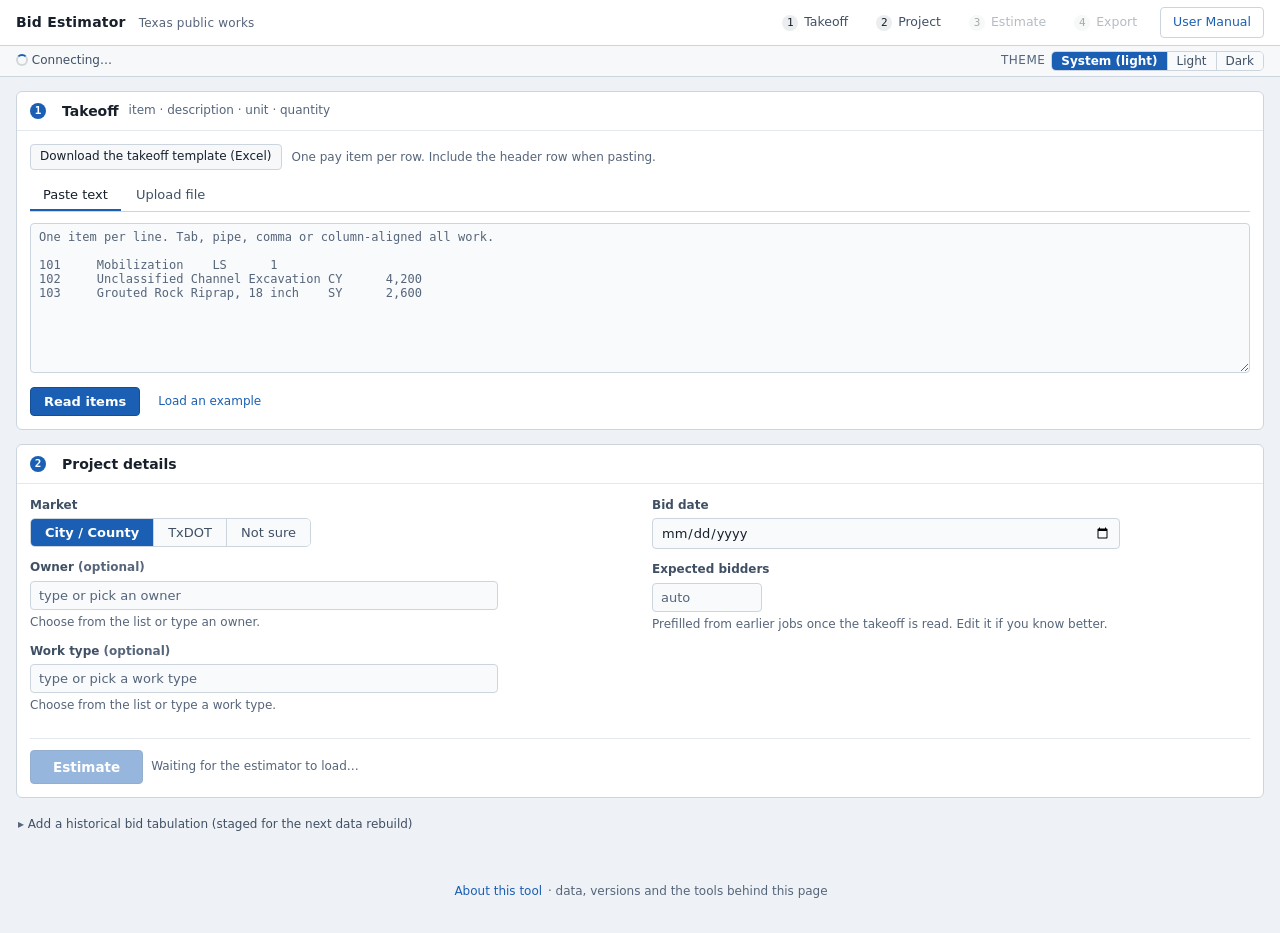
==== commit 60b0ad23: "Make takeoff review and worksheet prices usable on narrow screens" ====
--- a/ui/static/index.html
+++ b/ui/static/index.html
@@ -29,7 +29,7 @@
   <nav class="jump" id="jump">
     <a href="#sec-input"><span class="num">1</span>Takeoff</a>
     <a href="#sec-project"><span class="num">2</span>Project</a>
-    <a href="#sec-results" class="off" id="jump-results"><span class="num">3</span>Results</a>
+    <a href="#sec-results" class="off" id="jump-results"><span class="num">3</span>Estimate</a>
     <a href="#sec-export" class="off" id="jump-export"><span class="num">4</span>Export</a>
     <a href="/manual.html" id="user-manual" target="_blank" rel="noopener">User Manual</a>
   </nav>
@@ -116,7 +116,6 @@
             server and not stored. Do not upload confidential documents.</div>
         </div>
       </div>
-      <div class="muted-note">Check each item&rsquo;s classification; use <b>Change</b> to correct it.</div>
     </div>
 
     <div id="parse-notes"></div>
@@ -124,12 +123,13 @@
 
   <div class="gridhead" id="grid-head" hidden>
     <span class="hint" id="review-count"></span>
+    <span class="hint">Review each classification. Select <b>Change</b> to correct it.</span>
     <div class="legend-heading" id="grid-legend-heading" hidden>What the colors mean</div>
     <ul class="legend" id="grid-legend" aria-labelledby="grid-legend-heading"></ul>
     <div class="legend-note">An item without a warning still needs review; it is not a high-confidence rating.</div>
   </div>
   <div class="tablewrap" id="grid-wrap" hidden>
-    <table class="grid" id="review-table">
+    <table class="grid" id="review-table" role="table" aria-label="Takeoff items">
       <thead>
         <tr>
           <th style="width:28px" title="Include in the estimate">&#10003;</th>
@@ -199,17 +199,13 @@
         </label>
         <div id="discount-preview"></div>
       </div>
-      <div>
+      <div id="ownerset-fields" hidden>
         <div class="lab-like">Owner-set amounts <span class="dim">(allowances, contingencies, force accounts)</span></div>
-        <div id="ownerset-box" class="quotes">
-          <div class="muted-note">Read a takeoff first.</div>
-        </div>
-      </div>
-      <div>
+        <div id="ownerset-box" class="quotes"></div>
+      </div>
+      <div id="quote-fields" hidden>
         <div class="lab-like">Vendor quotes for not-covered lines</div>
-        <div id="quotes-box" class="quotes">
-          <div class="muted-note">Read a takeoff first.</div>
-        </div>
+        <div id="quotes-box" class="quotes"></div>
       </div>
     </div>
     <div class="hr"></div>
@@ -260,20 +256,20 @@
       </div>
     </div>
     <div class="tablewrap tall">
-      <table class="grid" id="result-table">
+      <table class="grid" id="result-table" role="table" aria-label="OPCC worksheet items">
         <thead>
           <tr>
-            <th style="width:58px">Item</th>
-            <th class="desc">Description</th>
-            <th style="width:70px" class="num">Qty</th>
-            <th style="width:46px">Unit</th>
-            <th style="width:92px" class="num" id="th-model" title="The median of three matching recent projects, adjusted to the bid year">Bid median $/unit</th>
-            <th style="width:136px" class="num" title="Selected recent projects&rsquo; bidder medians, adjusted to the target bid year; open the line for each source">Reference range</th>
-            <th style="width:96px">Model accuracy</th>
-            <th style="width:104px">Your $/unit</th>
-            <th style="width:196px" title="Where your unit price comes from: recent matching bid medians by default; pick another reference here">Reference</th>
-            <th style="width:100px" class="num">Your amount</th>
-            <th style="width:108px">Note</th>
+            <th style="width:4.5%">Item</th>
+            <th style="width:19%" class="desc">Description</th>
+            <th style="width:5.5%" class="num">Qty</th>
+            <th style="width:4%">Unit</th>
+            <th style="width:8.5%" class="num" id="th-model" title="The median of three matching recent projects, adjusted to the bid year">Bid median $/unit</th>
+            <th style="width:12%" class="num" title="Selected recent projects&rsquo; bidder medians, adjusted to the target bid year; open the line for each source">Reference range</th>
+            <th style="width:9%">Model accuracy</th>
+            <th style="width:9.5%">Your $/unit</th>
+            <th style="width:12.5%" title="Where your unit price comes from: recent matching bid medians by default; pick another reference here">Reference</th>
+            <th style="width:9%" class="num">Your amount</th>
+            <th style="width:6.5%">Note</th>
           </tr>
         </thead>
         <tbody id="result-body"></tbody>
@@ -281,6 +277,13 @@
       </table>
     </div>
   </div>
+  <section class="panel" id="sec-export" hidden>
+    <h2><span class="secnum">4</span>Export</h2>
+    <div class="body row-actions">
+      <button class="btn" id="btn-export-xlsx">Download the OPCC (Excel)</button>
+      <button class="btn" id="btn-export-pdf">Download the OPCC (PDF)</button>
+    </div>
+  </section>
   <div class="panel" id="p-similar">
     <h2>Similar past projects <span class="hint" id="sim-sub"></span></h2>
     <div class="body" id="r-similar"></div>
@@ -293,21 +296,12 @@
     <h2>Low confidence <span class="hint">mobilization and general-condition lump sums</span></h2>
     <div class="body" id="r-lowconf"></div>
   </div>
-  <div class="panel">
-    <h2>Competition <span class="hint">bidders and the discount</span></h2>
+  <details class="panel supporting-result">
+    <summary>Competition and bidder discount</summary>
     <div class="body" id="r-competition"></div>
-  </div>
+  </details>
 </section>
 
-<!-- =========================================================== EXPORT -->
-<section class="panel" id="sec-export" hidden>
-  <h2><span class="secnum">4</span>Export</h2>
-  <div class="body row-actions">
-    <button class="btn" id="btn-export-xlsx">Download the OPCC (Excel)</button>
-    <button class="btn" id="btn-export-pdf">Download the OPCC (PDF)</button>
-    <span class="muted-note">Download your worksheet as Excel or a print-ready PDF.</span>
-  </div>
-</section>
 
 <details class="fold panel-fold local-only" id="bidtab-fold">
   <summary>Add a historical bid tabulation (staged for the next data rebuild)</summary>
--- a/ui/static/style.css
+++ b/ui/static/style.css
@@ -212,9 +212,17 @@
 
 .grid2 { display: grid; grid-template-columns: 1fr 1fr; gap: 14px; }
 .grid-input { display: grid; grid-template-columns: minmax(0, 1fr); gap: 10px; }
-.grid-project { display: grid; grid-template-columns: 1fr 0.9fr 1.15fr 1.15fr; gap: 18px; }
+.grid-project { display: grid; grid-template-columns: repeat(2, minmax(0, 1fr)); gap: 12px 24px; }
+.grid-project > div { min-width: 0; }
+.grid-project > [hidden] { display: none; }
+.grid-project .field { max-width: 36rem; }
+.supporting-result > summary { padding: 10px 13px; font-size: 14px; font-weight: 600; cursor: pointer; }
+.supporting-result[open] > summary { border-bottom: 1px solid var(--line-soft); }
 @media (max-width: 1150px) {
-  .grid2, .grid-input, .grid-project { grid-template-columns: 1fr; }
+  .grid2, .grid-input { grid-template-columns: 1fr; }
+}
+@media (max-width: 640px) {
+  .grid-project { grid-template-columns: minmax(0, 1fr); gap: 6px; }
 }
 
 /* ---------------------------------------------------------------- forms */
@@ -349,6 +357,13 @@
 /* the worksheet's description keeps room to be read: whole words, a sane minimum width */
 #result-table th.desc, #result-table td.desccell { min-width: 210px; }
 #result-table td.desccell .ldesc { overflow-wrap: break-word; }
+@media (min-width: 1101px) {
+  #result-table { table-layout: fixed; }
+  #result-table th { white-space: normal; }
+  #result-table td { overflow-wrap: anywhere; }
+  #result-table td.ref-range { white-space: normal; }
+  #result-table .yourcell input { min-width: 0; max-width: 100%; }
+}
 .money { font-family: var(--mono); white-space: nowrap; }
 .money.p50 { font-weight: 650; }
 .dim { color: var(--ink-faint); }
@@ -439,12 +454,16 @@
 }
 
 .headline { display: grid; grid-template-columns: minmax(0, 1fr) minmax(0, 1fr); gap: 14px; }
-@media (max-width: 1100px) { .headline { grid-template-columns: 1fr; } }
+@media (max-width: 600px) { .headline { grid-template-columns: minmax(0, 1fr); gap: 8px; } }
 .bigcard {
   background: var(--panel-2); border: 1px solid var(--line);
-  border-radius: 6px; padding: 14px 16px;
-}
-.bigcard.lead { border-color: var(--accent-strong); background: var(--accent-wash); }
+  border-radius: 6px; padding: 14px 16px; text-align: left; cursor: pointer;
+}
+.bigcard:enabled:hover { border-color: var(--accent-strong); }
+.bigcard[aria-pressed="true"] { border-color: var(--accent-strong); background: var(--accent-wash); box-shadow: inset 0 0 0 1px var(--accent-strong); }
+.bigcard:focus-visible { outline: 2px solid var(--accent-strong); outline-offset: 3px; }
+.bigcard:disabled { cursor: default; opacity: .65; }
+.bigcard > span { display: block; }
 .bigcard .cap {
   font-size: 14px; letter-spacing: 0;
   color: var(--ink-dim); margin-bottom: 7px; font-weight: 600;
@@ -911,3 +930,76 @@
 /* a price just set from the Reference column flashes once */
 @keyframes yourflash { 0% { background: var(--accent-wash); box-shadow: 0 0 0 3px var(--focus-ring); } 100% { background: transparent; box-shadow: none; } }
 .yourcell .yourp.flash { animation: yourflash 1.6s ease-out 1; }
+
+/* Keep each pay item's editable fields and amount together on narrow screens.
+   The desktop and phone views use the same controls, row order and headers. */
+@media (max-width: 1100px) {
+  #review-table, #result-table,
+  #review-body, #result-body, #result-foot { display: block; }
+  :is(#review-table, #result-table) > thead {
+    position: absolute; width: 1px; height: 1px; overflow: hidden; clip-path: inset(50%);
+  }
+  #grid-wrap, #p-worksheet > .tablewrap { padding: 0 10px 10px; }
+  :is(#review-body, #result-body) > tr[data-row],
+  #result-body > tr[data-line], #result-foot > .controw {
+    display: grid; grid-template-columns: repeat(2, minmax(0, 1fr));
+    gap: 9px 14px; margin-top: 10px; padding: 12px;
+    background: var(--panel); border: 1px solid var(--line); border-radius: 6px;
+  }
+  :is(#review-body, #result-body, #result-foot) > :is(tr[data-line], tr[data-row]) > td {
+    display: block; min-width: 0; padding: 0; border: 0; text-align: left; white-space: normal;
+  }
+  :is(#review-body, #result-body, #result-foot) > tr > td[data-label]::before,
+  #result-foot .controw > td::before {
+    display: block; margin-bottom: 3px; color: var(--ink-faint); font: 550 12px/1.35 var(--sans);
+  }
+  :is(#review-body, #result-body) > tr > td[data-label]::before { content: attr(data-label); }
+  :is(#review-body, #result-body, #result-foot) :is(.tags, .badge) { max-width: 100%; white-space: normal; }
+  :is(#review-body, #result-body, #result-foot) .cellinput { text-align: left; border-color: var(--line); }
+  :is(#review-body, #result-body, #result-foot) .cellinput.flag { border-color: var(--warn-line); }
+  #review-body > tr > td:is(:nth-child(3), :nth-child(6)) { grid-column: 1 / -1; }
+  #review-body > tr > td:first-child { display: flex; align-items: center; gap: 6px; }
+  #review-body > tr > td:first-child::before { margin: 0; }
+  #review-body > tr > td:first-child input { width: 18px; height: 18px; }
+  #review-body > tr > td:last-child { align-self: end; }
+  #review-body .row-actions { flex-wrap: wrap; gap: 5px; }
+  #review-body .cpctcell { min-width: 0; }
+  #review-body > .checkrow, #result-body > .judgrow { border-inline-start: 3px solid var(--warn); }
+  #result-body > :is(.st-amount-missing, .st-unpriced) { border-inline-start: 3px solid var(--bad); }
+  :is(#review-body, #result-body) > tr > td:first-child { box-shadow: none; }
+  #result-body > tr[data-line] {
+    grid-template-columns: repeat(4, minmax(0, 1fr));
+    grid-template-areas: "item desc desc desc" "qty qty unit unit" "price price amount amount"
+                         "model model range range" "accuracy accuracy accuracy accuracy"
+                         "ref ref ref ref" "note note note note";
+  }
+  #result-body > tr[data-line] > td:nth-child(1) { grid-area: item; }
+  #result-body > tr[data-line] > td:nth-child(2) { grid-area: desc; font-weight: 600; }
+  #result-body > tr[data-line] > td:nth-child(3) { grid-area: qty; }
+  #result-body > tr[data-line] > td:nth-child(4) { grid-area: unit; }
+  #result-body > tr[data-line] > td:nth-child(5) { grid-area: model; }
+  #result-body > tr[data-line] > td:nth-child(6) { grid-area: range; }
+  #result-body > tr[data-line] > td:nth-child(7) { grid-area: accuracy; }
+  #result-body > tr[data-line] > td:nth-child(8) { grid-area: price; }
+  #result-body > tr[data-line] > td:nth-child(9) { grid-area: ref; }
+  #result-body > tr[data-line] > td:nth-child(10) { grid-area: amount; }
+  #result-body > tr[data-line] > td:nth-child(11) { grid-area: note; }
+  #result-body .desccell .dim { font-weight: 400; }
+  #result-body .yourcell .yourp, #result-body .refcell select { width: 100%; max-width: none; }
+  #result-body > tr.detail, #result-body > tr.detail > td { display: block; min-width: 0; }
+  #result-body .detailbox { position: static; max-width: none; }
+  #result-body .detailcols { grid-template-columns: minmax(0, 1fr); }
+  #result-body .detailcols dt { white-space: normal; }
+  #result-foot > tr:not(.controw) {
+    display: grid; grid-template-columns: minmax(0, 1fr) minmax(0, 40%);
+  }
+  #result-foot > tr:not(.controw) > td { display: block; overflow-wrap: anywhere; white-space: normal; }
+  #result-foot > tr:not(.controw) > td:first-child { text-align: left; }
+  #result-foot > tr:not(.controw) > td:last-child, #result-foot .controw > td:empty { display: none; }
+  #result-foot .controw > td:is(:nth-child(1), :nth-child(2), :nth-child(11)) { grid-column: 1 / -1; }
+  #result-foot .controw > td:nth-child(1)::before { content: "Item"; }
+  #result-foot .controw > td:nth-child(5)::before { content: "Model"; }
+  #result-foot .controw > td:nth-child(8)::before { content: "Your contingency"; }
+  #result-foot .controw > td:nth-child(10)::before { content: "Your amount"; }
+  #result-foot .controw > td:nth-child(11)::before { content: "Note"; }
+}
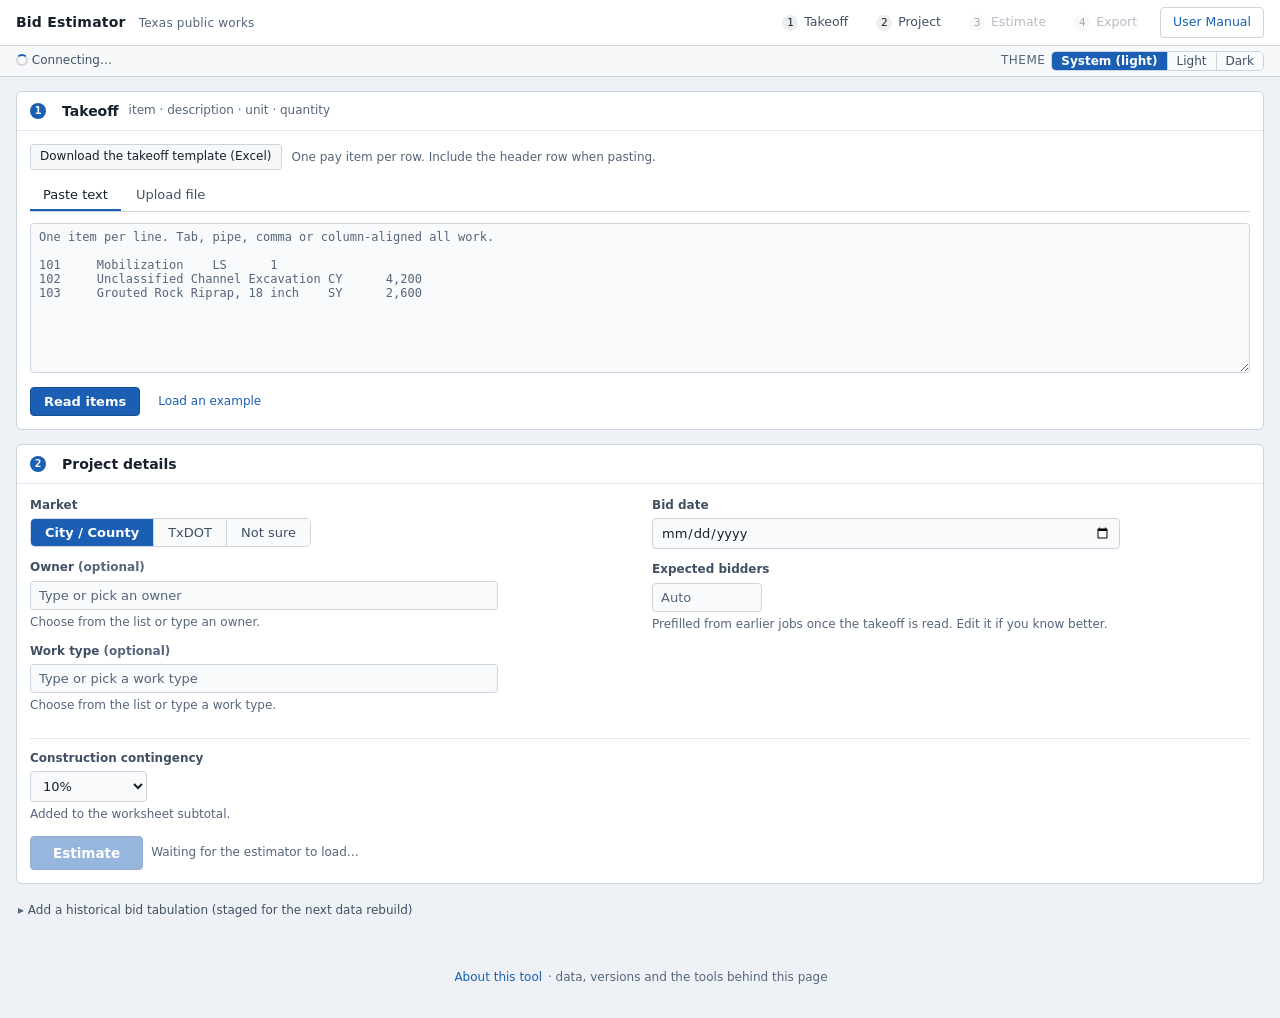
==== commit c44e14de: "Choose contingency before estimating and show the rounded worksheet total" ====
--- a/ui/static/index.html
+++ b/ui/static/index.html
@@ -103,7 +103,7 @@
             <span class="muted-note">Read drawings and documents by AI (coming later).</span>
           </div>
           <div class="aimode-panel" id="ai-mode-panel" hidden>
-            <div class="aimode-head">AI mode <span class="soon">coming later</span></div>
+            <div class="aimode-head">AI mode <span class="soon">Coming later</span></div>
             <p>Reading drawings and specifications by AI is not available yet.</p>
             <div class="row-actions">
               <button class="btn primary" id="btn-ai-read" type="button" disabled>Read by AI</button>
@@ -171,14 +171,14 @@
         <label class="field">
           <span class="lab">Owner <span class="dim">(optional)</span></span>
           <input type="text" id="in-owner" list="owner-list" autocomplete="off"
-                 placeholder="type or pick an owner">
+                 placeholder="Type or pick an owner">
           <datalist id="owner-list"></datalist>
           <span class="sub" id="owner-note">Choose from the list or type an owner.</span>
         </label>
         <label class="field">
           <span class="lab">Work type <span class="dim">(optional)</span></span>
           <input type="text" id="in-worktype" list="worktype-list" autocomplete="off"
-                 placeholder="type or pick a work type">
+                 placeholder="Type or pick a work type">
           <datalist id="worktype-list"></datalist>
           <span class="sub" id="worktype-note">Choose from the list or type a work type.</span>
         </label>
@@ -191,8 +191,8 @@
         <label class="field">
           <span class="lab">Expected bidders</span>
           <div class="inline">
-            <input type="number" id="in-bidders" min="1" max="60" step="1" placeholder="auto">
-            <button class="btn ghost sm" id="btn-bidders-reset" hidden>use suggestion</button>
+            <input type="number" id="in-bidders" min="1" max="60" step="1" placeholder="Auto">
+            <button class="btn ghost sm" id="btn-bidders-reset" hidden>Use suggestion</button>
           </div>
           <span class="sub" id="bidders-hint">Prefilled from earlier jobs once the
             takeoff is read. Edit it if you know better.</span>
@@ -209,6 +209,18 @@
       </div>
     </div>
     <div class="hr"></div>
+    <label class="field" for="in-contingency">
+      <span class="lab" id="contingency-label">Construction contingency</span>
+      <select id="in-contingency" data-fk="ws:contingency" aria-labelledby="contingency-label" aria-describedby="contingency-note">
+        <option value="0">None (0%)</option>
+        <option value="5">5%</option>
+        <option value="10" selected>10%</option>
+        <option value="15">15%</option>
+        <option value="20">20%</option>
+        <option value="25">25%</option>
+      </select>
+      <span class="sub" id="contingency-note">Added to the worksheet subtotal.</span>
+    </label>
     <div class="row-actions">
       <button class="btn primary big" id="btn-estimate" disabled>Estimate</button>
       <span class="muted-note" id="estimate-hint"></span>
@@ -235,19 +247,19 @@
     </div>
   </div>
   <div class="panel flush" id="p-worksheet">
-    <h2>OPCC worksheet <span class="hint">review and enter your unit prices</span></h2>
+    <h2>OPCC worksheet <span class="hint">Review and enter your unit prices</span></h2>
     <div class="body">
       <div id="ws-totals"></div>
       <!-- the export's heading, and how picked prices are rounded -->
       <div class="wsmeta" id="ws-meta">
         <label>Project <input type="text" id="ws-project" class="cellinput"></label>
-        <label>Prepared by <input type="text" id="ws-prepared" class="cellinput" placeholder="initials"></label>
+        <label>Prepared by <input type="text" id="ws-prepared" class="cellinput" placeholder="Initials"></label>
         <label>Project no. <input type="text" id="ws-projno" class="cellinput"></label>
-        <label title="The model's and the quick picks' prices are rounded to a round number ($5 to $1,000 steps by size). Recent bid defaults use cents. A price you type is never rounded.">Round prices
+        <label title="Automatic unit prices round up by default. The step depends on the price. Prices you enter are kept as typed.">Round prices
           <select id="ws-round">
-            <option value="up">up to a round number</option>
-            <option value="nearest">to the nearest round number</option>
-            <option value="off">cents only</option>
+            <option value="up">Up to a round number</option>
+            <option value="nearest">To the nearest round number</option>
+            <option value="off">Cents only</option>
           </select></label>
       </div>
       <div class="hintline" id="ws-hint" role="note" hidden>
@@ -260,11 +272,11 @@
         <thead>
           <tr>
             <th style="width:4.5%">Item</th>
-            <th style="width:19%" class="desc">Description</th>
+            <th style="width:17%" class="desc">Description</th>
             <th style="width:5.5%" class="num">Qty</th>
             <th style="width:4%">Unit</th>
-            <th style="width:8.5%" class="num" id="th-model" title="The median of three matching recent projects, adjusted to the bid year">Bid median $/unit</th>
-            <th style="width:12%" class="num" title="Selected recent projects&rsquo; bidder medians, adjusted to the target bid year; open the line for each source">Reference range</th>
+            <th style="width:11.5%" id="th-model" title="The recent bid median and the unit rates from the project's P50 and P70 models">Unit price comparison</th>
+            <th style="width:11%" class="num" title="Range of the recent projects&rsquo; bidder medians, adjusted to the bid year">Recent bid range</th>
             <th style="width:9%">Model accuracy</th>
             <th style="width:9.5%">Your $/unit</th>
             <th style="width:12.5%" title="Where your unit price comes from: recent matching bid medians by default; pick another reference here">Reference</th>
@@ -277,13 +289,6 @@
       </table>
     </div>
   </div>
-  <section class="panel" id="sec-export" hidden>
-    <h2><span class="secnum">4</span>Export</h2>
-    <div class="body row-actions">
-      <button class="btn" id="btn-export-xlsx">Download the OPCC (Excel)</button>
-      <button class="btn" id="btn-export-pdf">Download the OPCC (PDF)</button>
-    </div>
-  </section>
   <div class="panel" id="p-similar">
     <h2>Similar past projects <span class="hint" id="sim-sub"></span></h2>
     <div class="body" id="r-similar"></div>
@@ -301,7 +306,6 @@
     <div class="body" id="r-competition"></div>
   </details>
 </section>
-
 
 <details class="fold panel-fold local-only" id="bidtab-fold">
   <summary>Add a historical bid tabulation (staged for the next data rebuild)</summary>
@@ -318,13 +322,21 @@
       </div>
       <div class="dropzone" id="bidtab-drop">
         <div class="big">Drop a public bid tabulation (.xlsx / .pdf)</div>
-        <div class="small">one row per bidder per line item</div>
+        <div class="small">One row per bidder per line item</div>
       </div>
       <input type="file" id="bidtab-input" hidden accept=".xlsx,.xlsm,.pdf">
       <div id="bidtab-result" style="margin-top:11px"></div>
     </div>
   </div>
 </details>
+
+<section class="panel" id="sec-export" hidden>
+  <h2><span class="secnum">4</span>Export</h2>
+  <div class="body row-actions">
+    <button class="btn" id="btn-export-xlsx">Download the OPCC (Excel)</button>
+    <button class="btn" id="btn-export-pdf">Download the OPCC (PDF)</button>
+  </div>
+</section>
 
 </main>
 <footer class="foot" id="foot">
--- a/ui/static/style.css
+++ b/ui/static/style.css
@@ -216,6 +216,7 @@
 .grid-project > div { min-width: 0; }
 .grid-project > [hidden] { display: none; }
 .grid-project .field { max-width: 36rem; }
+#in-contingency { width: 9rem; max-width: 100%; }
 .supporting-result > summary { padding: 10px 13px; font-size: 14px; font-weight: 600; cursor: pointer; }
 .supporting-result[open] > summary { border-bottom: 1px solid var(--line-soft); }
 @media (max-width: 1150px) {
@@ -781,8 +782,12 @@
 td.refcell .selected-source { margin-bottom: 5px; font-size: 12px; white-space: normal; overflow-wrap: anywhere; }
 .history-evidence { margin-bottom: 16px; padding-bottom: 14px; border-bottom: 1px solid var(--line); }
 .history-evidence p { margin: 6px 0; }
-.history-evidence ol, .history-evidence ul { padding-left: 22px; }
-.history-evidence li { margin: 8px 0; overflow-wrap: anywhere; }
+.history-projects { display: grid; grid-template-columns: repeat(auto-fit, minmax(min(100%, 220px), 1fr)); gap: 8px; margin-top: 8px; }
+.history-project { min-width: 0; padding: 10px; border: 1px solid var(--line-soft); border-radius: 5px; background: var(--panel); overflow-wrap: anywhere; }
+.history-project > .dim { margin: 3px 0 5px; }
+.history-prices { display: grid; grid-template-columns: minmax(0, 1fr) auto; gap: 3px 8px; margin: 7px 0; }
+.history-prices dt { color: var(--ink-dim); }
+.history-prices dd { margin: 0; text-align: right; font-variant-numeric: tabular-nums; }
 td.refcell .dim { font-size: 12px; }
 .cellinput.note { width: 100%; }
 /* a line of the worksheet opens its references on a click anywhere on it
@@ -839,6 +844,17 @@
    narrow screen instead of breaking every word */
 .refscroll { overflow-x: auto; }
 .refscroll > table.reftable { min-width: 900px; }
+.refscroll > table.reftable > thead th { white-space: normal; }
+@media (max-width: 760px) {
+  .refscroll > table.ref-overview { display: block; min-width: 0; }
+  .ref-overview > thead { position: absolute; width: 1px; height: 1px; overflow: hidden; clip-path: inset(50%); }
+  .ref-overview > tbody { display: block; }
+  .ref-overview > tbody > tr:not(.bidsrow) { display: grid; grid-template-columns: repeat(2, minmax(0, 1fr)); gap: 6px 10px; padding: 9px 0; border-top: 1px solid var(--line); }
+  .ref-overview > tbody > tr:not(.bidsrow) > td { padding: 0; border: 0; text-align: left; white-space: normal; }
+  .ref-overview > tbody > tr:not(.bidsrow) > td:is(:nth-child(2), :nth-child(5), :last-child) { grid-column: 1 / -1; }
+  .ref-overview > tbody > tr:not(.bidsrow) > td[data-label]::before { content: attr(data-label); display: block; font: 600 12px var(--sans); color: var(--ink-dim); }
+  .ref-overview .bidsbox { padding: 4px 0; }
+}
 
 /* -------------------------------------------------------- public demo */
 /* The server marks the page <html data-public="1"> in public-demo mode
@@ -906,7 +922,6 @@
 select.cpct { width: 100%; padding: 3px 6px; font-size: 12.5px; }
 .cpctcell { display: flex; flex-direction: column; gap: 3px; min-width: 104px; }
 .cpctcell .dim { font-size: 12px; }
-.wstot .cont select.cpct { width: auto; min-width: 110px; }
 #result-body tr.controw td { vertical-align: middle; }
 .cguide { margin-top: 8px; font-size: 12.5px; line-height: 1.5; color: var(--ink-dim); max-width: 760px; }
 .cguide .cnow { margin-top: 5px; color: var(--ink); font-weight: 600; }
@@ -1003,3 +1018,27 @@
   #result-foot .controw > td:nth-child(10)::before { content: "Your amount"; }
   #result-foot .controw > td:nth-child(11)::before { content: "Note"; }
 }
+
+.basis-instruction { margin-bottom: 8px; color: var(--ink-dim); font-size: 13px; }
+.bigcard .coverage { margin-top: 4px; color: var(--ink-dim); font-size: 12px; }
+@media (min-width: 760px) {
+  .headline { grid-template-columns: repeat(3, minmax(0, 1fr)); }
+}
+@media (max-width: 759px) {
+  .headline { grid-template-columns: minmax(0, 1fr); }
+}
+.unit-comparison .rate-list { display: grid; gap: 4px; }
+.unit-comparison [data-rate] {
+  display: flex; flex-wrap: wrap; justify-content: space-between; align-items: baseline; gap: 0 6px;
+}
+.unit-comparison .comparison-label { color: var(--ink-dim); font: 500 12px/1.35 var(--sans); }
+.unit-comparison .comparison-value { font-family: var(--mono); font-variant-numeric: tabular-nums; }
+@media (max-width: 1100px) {
+  #result-body > tr[data-line] {
+    grid-template-areas: "item desc desc desc" "qty qty unit unit" "price price amount amount"
+                         "model model model model" "range range accuracy accuracy"
+                         "ref ref ref ref" "note note note note";
+  }
+  .unit-comparison .rate-list { grid-template-columns: repeat(3, minmax(0, 1fr)); gap: 8px; }
+  .unit-comparison [data-rate] { display: grid; align-content: start; }
+}
